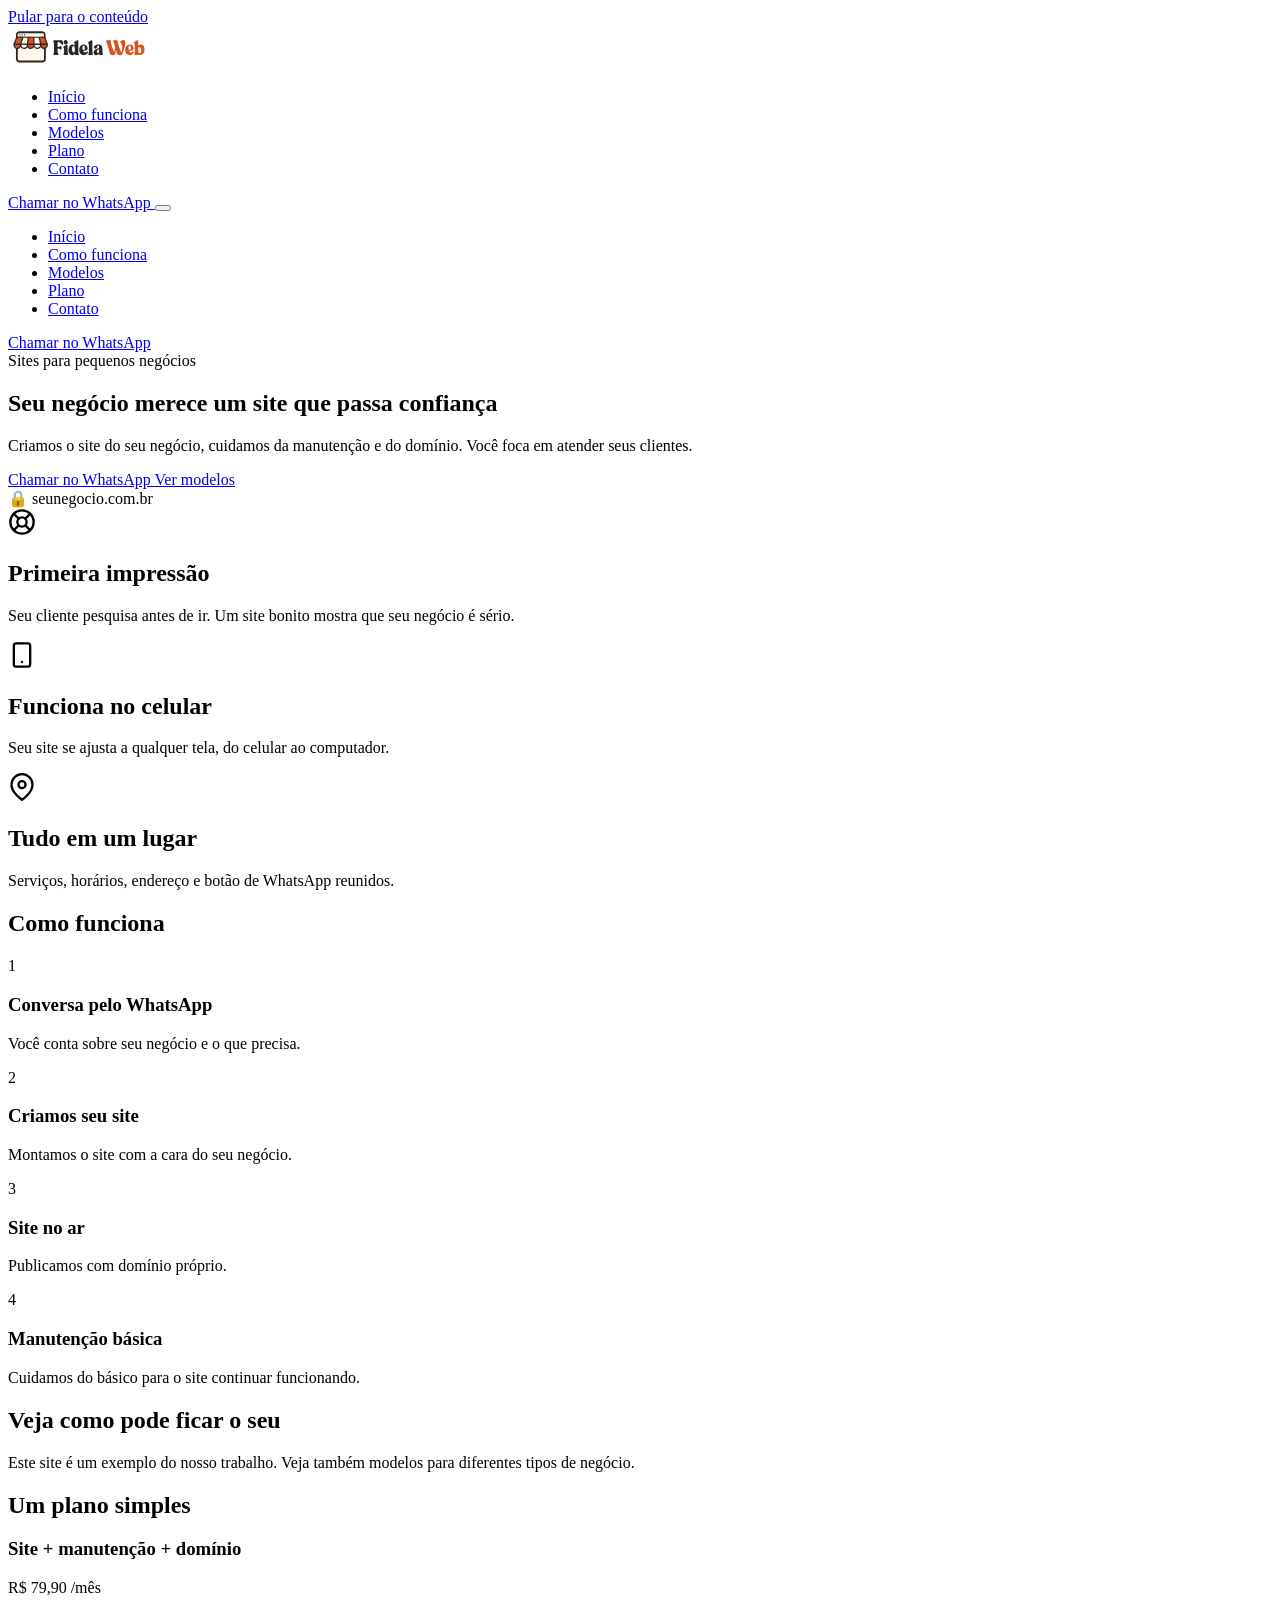
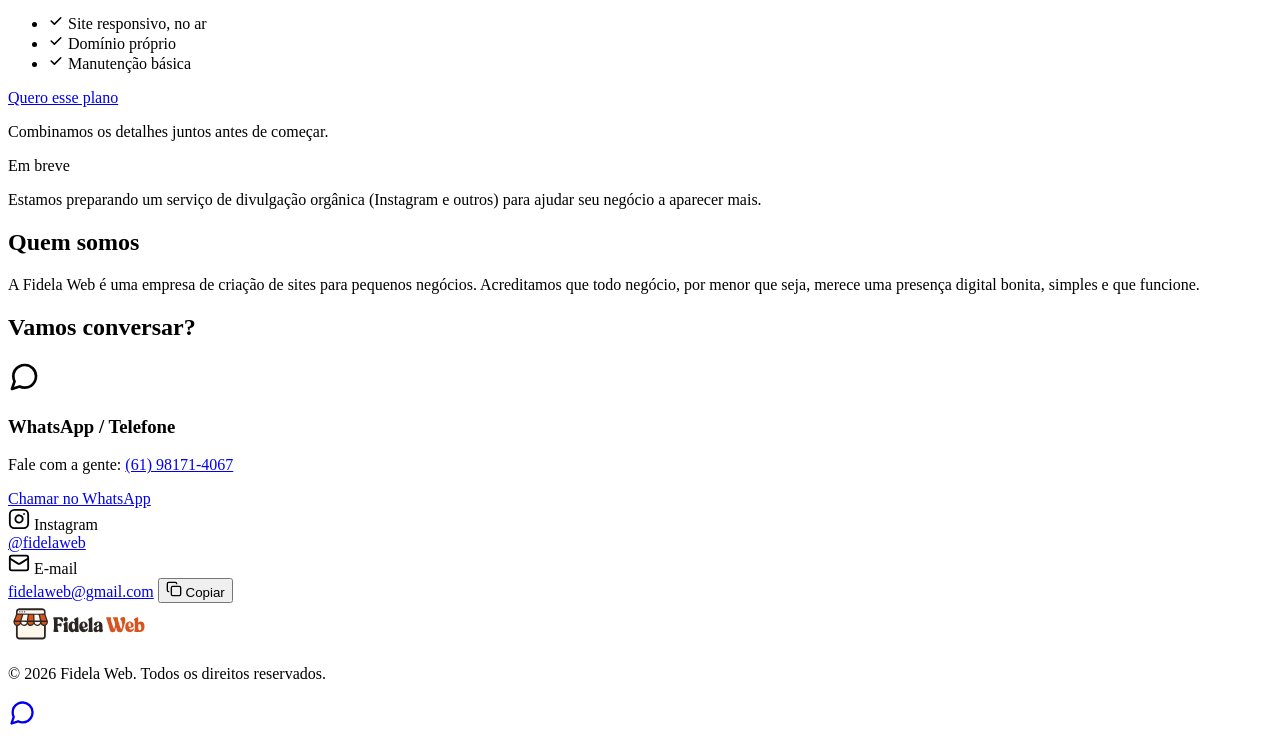
==== index.html @ 926623a6 "Add files via upload" ====
<!DOCTYPE html>
<html lang="pt-BR">

<head>
  <meta charset="UTF-8">
  <meta name="viewport" content="width=device-width, initial-scale=1.0">
  <title>Fidela Web | Sites para pequenos negócios</title>
  <meta name="description"
    content="Criamos o site do seu negócio, cuidamos da manutenção e do domínio. Presença digital simples, bonita e confiável para você focar em seus clientes.">

  <!-- Open Graph -->
  <meta property="og:title" content="Fidela Web | Sites para pequenos negócios">
  <meta property="og:description"
    content="Criamos o site do seu negócio, cuidamos da manutenção e do domínio. Você foca em atender seus clientes.">
  <meta property="og:type" content="website">

  <!-- Favicon e Ícones da Marca -->
  <link rel="icon" type="image/svg+xml" href="fidela-web-icone.svg">
  <link rel="icon" type="image/png" sizes="512x512" href="favicon-512.png">
  <link rel="apple-touch-icon" href="favicon-512.png">
  <meta name="theme-color" content="#FFF6EC">

  <!-- Metadados da Empresa (Schema.org) -->
  <script type="application/ld+json">
  {
    "@context": "https://schema.org",
    "@type": "Organization",
    "name": "Fidela Web",
    "url": "https://fidelaweb.com.br",
    "logo": "fidela-web-logo.png",
    "email": "fidelaweb@gmail.com",
    "telephone": "+5561981714067",
    "contactPoint": {
      "@type": "ContactPoint",
      "telephone": "+5561981714067",
      "contactType": "customer service",
      "availableLanguage": "Portuguese"
    },
    "sameAs": [
      "https://instagram.com/fidelaweb"
    ]
  }
  </script>

  <!-- Google Fonts com display=swap -->
  <link rel="preconnect" href="https://fonts.googleapis.com">
  <link rel="preconnect" href="https://fonts.gstatic.com" crossorigin>
  <link
    href="https://fonts.googleapis.com/css2?family=DM+Sans:ital,opsz,wght@0,9..40,400;0,9..40,500;0,9..40,700;1,9..40,400&family=Fraunces:opsz,wght@9..144,600;9..144,700&display=swap"
    rel="stylesheet">

  <!-- Folha de estilo principal -->
  <link rel="stylesheet" href="css/style.css">
</head>

<body>
  <!-- Link de acessibilidade para pular navegação -->
  <a href="#conteudo" class="skip-link">Pular para o conteúdo</a>

  <!-- Barra sutil de progresso de leitura no topo -->
  <div class="scroll-progress-bar" id="scrollProgressBar" aria-hidden="true"></div>

  <!-- Header Fixo -->
  <header class="site-header" id="siteHeader">
    <div class="container header-container">
      <a href="#inicio" class="brand-logo" aria-label="Fidela Web - Ir para o início">
        <img src="fidela-web-logo.svg" alt="Fidela Web" class="brand-logo-img" width="142" height="42">
      </a>

      <!-- Navegação Desktop -->
      <nav class="main-nav" id="mainNav" aria-label="Navegação principal">
        <ul class="nav-list">
          <li><a href="#inicio" class="nav-link">Início</a></li>
          <li><a href="#como-funciona" class="nav-link">Como funciona</a></li>
          <li><a href="#modelos" class="nav-link">Modelos</a></li>
          <li><a href="#plano" class="nav-link">Plano</a></li>
          <li><a href="#contato" class="nav-link">Contato</a></li>
        </ul>
      </nav>

      <!-- Botão CTA no Header -->
      <div class="header-actions">
        <a href="https://wa.me/5561981714067?text=Ol%C3%A1%21%20Vim%20pelo%20site%20da%20Fidela%20Web%20e%20gostaria%20de%20saber%20mais."
          class="btn btn-primary btn-header js-btn-whatsapp" target="_blank" rel="noopener noreferrer">
          Chamar no WhatsApp
        </a>
        <!-- Botão Menu Hambúrguer (Mobile) -->
        <button type="button" class="menu-toggle" id="menuToggle" aria-expanded="false" aria-controls="mobileMenu"
          aria-label="Abrir menu de navegação">
          <span class="hamburger-line" aria-hidden="true"></span>
          <span class="hamburger-line" aria-hidden="true"></span>
          <span class="hamburger-line" aria-hidden="true"></span>
        </button>
      </div>
    </div>

    <!-- Gaveta de Menu Mobile -->
    <div class="mobile-menu" id="mobileMenu" aria-hidden="true">
      <div class="mobile-menu-inner">
        <ul class="mobile-nav-list">
          <li><a href="#inicio" class="mobile-nav-link">Início</a></li>
          <li><a href="#como-funciona" class="mobile-nav-link">Como funciona</a></li>
          <li><a href="#modelos" class="mobile-nav-link">Modelos</a></li>
          <li><a href="#plano" class="mobile-nav-link">Plano</a></li>
          <li><a href="#contato" class="mobile-nav-link">Contato</a></li>
        </ul>
        <div class="mobile-menu-cta">
          <a href="https://wa.me/5561981714067?text=Ol%C3%A1%21%20Vim%20pelo%20site%20da%20Fidela%20Web%20e%20gostaria%20de%20saber%20mais."
            class="btn btn-primary btn-block js-btn-whatsapp" target="_blank" rel="noopener noreferrer">
            Chamar no WhatsApp
          </a>
        </div>
      </div>
    </div>
  </header>

  <!-- Conteúdo Principal -->
  <main id="conteudo">
    <!-- Seção 1: Hero -->
    <section class="section-hero" id="inicio">
      <!-- Formas orgânicas suaves no fundo (blobs) -->
      <div class="hero-backdrop" aria-hidden="true">
        <div class="blob blob-1" id="heroBlob1"></div>
        <div class="blob blob-2" id="heroBlob2"></div>
      </div>

      <div class="container hero-container">
        <div class="hero-content">
          <div class="hero-badge reveal" style="--delay: 0.1s;">
            <span>Sites para pequenos negócios</span>
          </div>
          <h1 class="hero-title reveal" style="--delay: 0.2s;">
            Seu negócio merece um site que passa confiança
          </h1>
          <p class="hero-subtitle reveal" style="--delay: 0.3s;">
            Criamos o site do seu negócio, cuidamos da manutenção e do domínio. Você foca em atender seus clientes.
          </p>
          <div class="hero-actions reveal" style="--delay: 0.4s;">
            <a href="https://wa.me/5561981714067?text=Ol%C3%A1%21%20Vim%20pelo%20site%20da%20Fidela%20Web%20e%20gostaria%20de%20saber%20mais."
              class="btn btn-primary btn-large js-btn-whatsapp" target="_blank" rel="noopener noreferrer">
              Chamar no WhatsApp
            </a>
            <a href="#modelos" class="btn btn-secondary btn-large">
              Ver modelos
            </a>
          </div>
        </div>

        <!-- Janela de navegador desenhada em CSS/SVG -->
        <div class="hero-visual reveal" style="--delay: 0.35s;">
          <div class="mockup-window" id="mockupWindow" aria-hidden="true">
            <div class="mockup-header">
              <div class="mockup-dots">
                <span class="mockup-dot red"></span>
                <span class="mockup-dot yellow"></span>
                <span class="mockup-dot green"></span>
              </div>
              <div class="mockup-address">
                <span class="mockup-lock">🔒</span>
                <span class="mockup-url">seunegocio.com.br</span>
              </div>
            </div>
            <div class="mockup-body">
              <div class="mockup-site-header">
                <div class="mockup-logo-pill"></div>
                <div class="mockup-nav-pills">
                  <span></span><span></span><span></span>
                </div>
              </div>
              <div class="mockup-hero-block">
                <div class="mockup-pill-sm"></div>
                <div class="mockup-text-lg"></div>
                <div class="mockup-text-md"></div>
                <div class="mockup-btn-pill"></div>
              </div>
              <div class="mockup-cards-row">
                <div class="mockup-card">
                  <div class="mockup-card-icon"></div>
                  <div class="mockup-card-line"></div>
                </div>
                <div class="mockup-card">
                  <div class="mockup-card-icon"></div>
                  <div class="mockup-card-line"></div>
                </div>
              </div>
            </div>
          </div>
        </div>
      </div>
    </section>

    <!-- Seção 2: Por que ter um site -->
    <section class="section section-why" id="por-que-ter-um-site">
      <div class="container">
        <div class="cards-grid cards-grid-3">
          <!-- Card 1 -->
          <article class="card feature-card reveal" style="--delay: 0.1s;">
            <div class="feature-icon" aria-hidden="true">
              <svg viewBox="0 0 24 24" width="28" height="28" fill="none" stroke="currentColor" stroke-width="2"
                stroke-linecap="round" stroke-linejoin="round">
                <circle cx="12" cy="12" r="10" />
                <path d="m4.93 4.93 4.24 4.24" />
                <path d="m14.83 9.17 4.24-4.24" />
                <path d="m14.83 14.83 4.24 4.24" />
                <path d="m9.17 14.83-4.24 4.24" />
                <circle cx="12" cy="12" r="4" />
              </svg>
            </div>
            <h2 class="card-title">Primeira impressão</h2>
            <p class="card-text">
              Seu cliente pesquisa antes de ir. Um site bonito mostra que seu negócio é sério.
            </p>
          </article>

          <!-- Card 2 -->
          <article class="card feature-card reveal" style="--delay: 0.2s;">
            <div class="feature-icon" aria-hidden="true">
              <svg viewBox="0 0 24 24" width="28" height="28" fill="none" stroke="currentColor" stroke-width="2"
                stroke-linecap="round" stroke-linejoin="round">
                <rect width="14" height="20" x="5" y="2" rx="2" ry="2" />
                <path d="M12 18h.01" />
              </svg>
            </div>
            <h2 class="card-title">Funciona no celular</h2>
            <p class="card-text">
              Seu site se ajusta a qualquer tela, do celular ao computador.
            </p>
          </article>

          <!-- Card 3 -->
          <article class="card feature-card reveal" style="--delay: 0.3s;">
            <div class="feature-icon" aria-hidden="true">
              <svg viewBox="0 0 24 24" width="28" height="28" fill="none" stroke="currentColor" stroke-width="2"
                stroke-linecap="round" stroke-linejoin="round">
                <path d="M21 10c0 7-9 13-9 13s-9-6-9-13a9 9 0 0 1 18 0z" />
                <circle cx="12" cy="10" r="3" />
              </svg>
            </div>
            <h2 class="card-title">Tudo em um lugar</h2>
            <p class="card-text">
              Serviços, horários, endereço e botão de WhatsApp reunidos.
            </p>
          </article>
        </div>
      </div>
    </section>

    <!-- Seção 3: Como funciona -->
    <section class="section section-alt section-how" id="como-funciona">
      <div class="container">
        <div class="section-header text-center reveal">
          <h2 class="section-title">Como funciona</h2>
        </div>

        <div class="timeline" id="timeline">
          <div class="timeline-line" id="timelineLine" aria-hidden="true"></div>

          <!-- Passo 1 -->
          <div class="timeline-step reveal" style="--delay: 0.1s;">
            <div class="step-marker" aria-hidden="true">1</div>
            <div class="step-card card">
              <h3 class="step-title">Conversa pelo WhatsApp</h3>
              <p class="step-text">Você conta sobre seu negócio e o que precisa.</p>
            </div>
          </div>

          <!-- Passo 2 -->
          <div class="timeline-step reveal" style="--delay: 0.2s;">
            <div class="step-marker" aria-hidden="true">2</div>
            <div class="step-card card">
              <h3 class="step-title">Criamos seu site</h3>
              <p class="step-text">Montamos o site com a cara do seu negócio.</p>
            </div>
          </div>

          <!-- Passo 3 -->
          <div class="timeline-step reveal" style="--delay: 0.3s;">
            <div class="step-marker" aria-hidden="true">3</div>
            <div class="step-card card">
              <h3 class="step-title">Site no ar</h3>
              <p class="step-text">Publicamos com domínio próprio.</p>
            </div>
          </div>

          <!-- Passo 4 -->
          <div class="timeline-step reveal" style="--delay: 0.4s;">
            <div class="step-marker" aria-hidden="true">4</div>
            <div class="step-card card">
              <h3 class="step-title">Manutenção básica</h3>
              <p class="step-text">Cuidamos do básico para o site continuar funcionando.</p>
            </div>
          </div>
        </div>
      </div>
    </section>

    <!-- Seção 4: Modelos (vitrine) -->
    <section class="section section-showcase" id="modelos">
      <div class="container">
        <div class="section-header text-center reveal">
          <h2 class="section-title">Veja como pode ficar o seu</h2>
          <p class="section-desc">
            Este site é um exemplo do nosso trabalho. Veja também modelos para diferentes tipos de negócio.
          </p>
        </div>

        <!-- Grid de modelos preenchido dinamicamente pelo js/main.js a partir de SITE_CONFIG.modelos -->
        <div class="modelos-grid" id="modelosGrid">
          <noscript>
            <div class="modelo-card card">
              <div class="modelo-preview" aria-hidden="true">
                <div class="modelo-preview-screen">
                  <div class="barber-pole-decor"></div>
                  <div class="modelo-preview-text"></div>
                </div>
              </div>
              <div class="modelo-card-content">
                <div class="modelo-card-header">
                  <h3 class="modelo-card-title">Barbearia</h3>
                  <span class="badge-em-breve">Em breve</span>
                </div>
                <p class="modelo-card-desc">Modelo para barbearias e salões</p>
              </div>
            </div>
            <div class="modelo-card card">
              <div class="modelo-preview" aria-hidden="true">
                <div class="modelo-preview-screen">
                  <div class="store-bag-decor"></div>
                  <div class="modelo-preview-text"></div>
                </div>
              </div>
              <div class="modelo-card-content">
                <div class="modelo-card-header">
                  <h3 class="modelo-card-title">Comércio local</h3>
                  <span class="badge-em-breve">Em breve</span>
                </div>
                <p class="modelo-card-desc">Modelo para pequenas lojas e comércios</p>
              </div>
            </div>
          </noscript>
        </div>
      </div>
    </section>

    <!-- Seção 5: Plano -->
    <section class="section section-alt section-pricing" id="plano">
      <div class="container">
        <div class="section-header text-center reveal">
          <h2 class="section-title">Um plano simples</h2>
        </div>

        <div class="pricing-card-wrapper reveal" style="--delay: 0.15s;">
          <article class="card pricing-card">
            <div class="pricing-card-header">
              <h3 class="pricing-plan-name">Site + manutenção + domínio</h3>

              <div class="pricing-value-area" id="pricingValueArea">
                <div class="pricing-price-display" id="pricingPriceDisplay">
                  <span class="pricing-amount" id="pricingAmount">R$ 79,90</span>
                  <span class="pricing-period" id="pricingPeriod">/mês</span>
                </div>
                <p class="pricing-contact-display" id="pricingContactDisplay" style="display: none;">
                  Fale com a gente para saber o valor
                </p>
              </div>
            </div>

            <ul class="pricing-features">
              <li>
                <span class="feature-check" aria-hidden="true">
                  <svg viewBox="0 0 20 20" width="16" height="16" fill="currentColor">
                    <path fill-rule="evenodd"
                      d="M16.707 5.293a1 1 0 010 1.414l-8 8a1 1 0 01-1.414 0l-4-4a1 1 0 011.414-1.414L8 12.586l7.293-7.293a1 1 0 011.414 0z"
                      clip-rule="evenodd" />
                  </svg>
                </span>
                <span>Site responsivo, no ar</span>
              </li>
              <li>
                <span class="feature-check" aria-hidden="true">
                  <svg viewBox="0 0 20 20" width="16" height="16" fill="currentColor">
                    <path fill-rule="evenodd"
                      d="M16.707 5.293a1 1 0 010 1.414l-8 8a1 1 0 01-1.414 0l-4-4a1 1 0 011.414-1.414L8 12.586l7.293-7.293a1 1 0 011.414 0z"
                      clip-rule="evenodd" />
                  </svg>
                </span>
                <span>Domínio próprio</span>
              </li>
              <li>
                <span class="feature-check" aria-hidden="true">
                  <svg viewBox="0 0 20 20" width="16" height="16" fill="currentColor">
                    <path fill-rule="evenodd"
                      d="M16.707 5.293a1 1 0 010 1.414l-8 8a1 1 0 01-1.414 0l-4-4a1 1 0 011.414-1.414L8 12.586l7.293-7.293a1 1 0 011.414 0z"
                      clip-rule="evenodd" />
                  </svg>
                </span>
                <span>Manutenção básica</span>
              </li>
            </ul>

            <div class="pricing-card-action">
              <a href="https://wa.me/5561981714067?text=Ol%C3%A1%21%20Tenho%20interesse%20no%20plano%20da%20Fidela%20Web."
                class="btn btn-primary btn-block btn-large js-btn-plano" target="_blank" rel="noopener noreferrer">
                Quero esse plano
              </a>
            </div>

            <p class="pricing-note">
              Combinamos os detalhes juntos antes de começar.
            </p>
          </article>
        </div>
      </div>
    </section>

    <!-- Seção 6: Faixa "Em breve" -->
    <section class="section-banner-soon">
      <div class="container">
        <div class="banner-soon-card reveal">
          <div class="banner-badge">Em breve</div>
          <p class="banner-text">
            Estamos preparando um serviço de divulgação orgânica (Instagram e outros) para ajudar seu negócio a aparecer
            mais.
          </p>
        </div>
      </div>
    </section>

    <!-- Seção 7: Quem somos -->
    <section class="section section-about" id="quem-somos">
      <div class="container container-narrow">
        <div class="about-card card reveal">
          <h2 class="section-title">Quem somos</h2>
          <p class="about-text">
            A Fidela Web é uma empresa de criação de sites para pequenos negócios. Acreditamos que todo negócio, por
            menor que seja, merece uma presença digital bonita, simples e que funcione.
          </p>
        </div>
      </div>
    </section>

    <!-- Seção 8: Contato -->
    <section class="section section-alt section-contact" id="contato">
      <div class="container container-narrow">
        <div class="section-header text-center reveal">
          <h2 class="section-title">Vamos conversar?</h2>
        </div>

        <div class="contact-options-grid">
          <!-- Opção 1: WhatsApp (botão grande) -->
          <div class="contact-card card contact-card-main reveal" style="--delay: 0.1s;">
            <div class="contact-card-icon" aria-hidden="true">
              <svg viewBox="0 0 24 24" width="32" height="32" fill="none" stroke="currentColor" stroke-width="2"
                stroke-linecap="round" stroke-linejoin="round">
                <path
                  d="M21 11.5a8.38 8.38 0 0 1-.9 3.8 8.5 8.5 0 0 1-7.6 4.7 8.38 8.38 0 0 1-3.8-.9L3 21l1.9-5.7a8.38 8.38 0 0 1-.9-3.8 8.5 8.5 0 0 1 4.7-7.6 8.38 8.38 0 0 1 3.8-.9h.5a8.48 8.48 0 0 1 8 8v.5z" />
              </svg>
            </div>
            <div class="contact-card-info">
              <h3 class="contact-card-title">WhatsApp / Telefone</h3>
              <p class="contact-card-desc">Fale com a gente: <a href="tel:+5561981714067" class="contact-phone-link"
                  id="contactPhoneLink">(61) 98171-4067</a></p>
            </div>
            <a href="https://wa.me/5561981714067?text=Ol%C3%A1%21%20Vim%20pelo%20site%20da%20Fidela%20Web%20e%20gostaria%20de%20saber%20mais."
              class="btn btn-primary btn-large btn-contact-wa js-btn-whatsapp" target="_blank"
              rel="noopener noreferrer">
              Chamar no WhatsApp
            </a>
          </div>

          <div class="contact-secondary-grid">
            <!-- Opção 2: Instagram -->
            <div class="contact-card card reveal" style="--delay: 0.2s;">
              <div class="contact-card-header-sm">
                <span class="contact-mini-icon" aria-hidden="true">
                  <svg viewBox="0 0 24 24" width="22" height="22" fill="none" stroke="currentColor" stroke-width="2"
                    stroke-linecap="round" stroke-linejoin="round">
                    <rect width="20" height="20" x="2" y="2" rx="5" ry="5" />
                    <path d="M16 11.37A4 4 0 1 1 12.63 8 4 4 0 0 1 16 11.37z" />
                    <line x1="17.5" x2="17.51" y1="6.5" y2="6.5" />
                  </svg>
                </span>
                <span class="contact-type-label">Instagram</span>
              </div>
              <a href="https://instagram.com/fidelaweb" class="contact-link" id="contactInstagramLink" target="_blank"
                rel="noopener noreferrer">
                @fidelaweb
              </a>
            </div>

            <!-- Opção 3: E-mail (somente texto com botão Copiar) -->
            <div class="contact-card card reveal" style="--delay: 0.3s;">
              <div class="contact-card-header-sm">
                <span class="contact-mini-icon" aria-hidden="true">
                  <svg viewBox="0 0 24 24" width="22" height="22" fill="none" stroke="currentColor" stroke-width="2"
                    stroke-linecap="round" stroke-linejoin="round">
                    <rect width="20" height="16" x="2" y="4" rx="2" />
                    <path d="m22 7-8.97 5.7a1.94 1.94 0 0 1-2.06 0L2 7" />
                  </svg>
                </span>
                <span class="contact-type-label">E-mail</span>
              </div>
              <div class="email-copy-box">
                <a href="mailto:fidelaweb@gmail.com" class="email-text email-link"
                  id="contactEmailLink">fidelaweb@gmail.com</a>
                <button type="button" class="btn btn-copy" id="btnCopyEmail" aria-label="Copiar endereço de e-mail">
                  <svg class="icon-copy" viewBox="0 0 24 24" width="16" height="16" fill="none" stroke="currentColor"
                    stroke-width="2" stroke-linecap="round" stroke-linejoin="round" aria-hidden="true">
                    <rect width="14" height="14" x="8" y="8" rx="2" ry="2" />
                    <path d="M4 16c-1.1 0-2-.9-2-2V4c0-1.1.9-2 2-2h10c1.1 0 2 .9 2 2" />
                  </svg>
                  <span class="copy-label-text">Copiar</span>
                </button>
              </div>
              <!-- Mensagem de status acessível para leitores de tela -->
              <div class="sr-only" id="emailCopyFeedback" role="status" aria-live="polite"></div>
            </div>
          </div>
        </div>
      </div>
    </section>
  </main>

  <!-- Rodapé -->
  <footer class="site-footer">
    <div class="container footer-container">
      <div class="footer-brand">
        <a href="#inicio" class="brand-logo" aria-label="Fidela Web - Voltar ao topo">
          <img src="fidela-web-logo.svg" alt="Fidela Web" class="brand-logo-img" width="142" height="42">
        </a>
      </div>
      <div class="footer-copy">
        <p>© <span id="anoAtual">2026</span> Fidela Web. Todos os direitos reservados.</p>
      </div>
    </div>
  </footer>

  <!-- Botão Flutuante de WhatsApp (Mobile) -->
  <a href="https://wa.me/5561981714067?text=Ol%C3%A1%21%20Vim%20pelo%20site%20da%20Fidela%20Web%20e%20gostaria%20de%20saber%20mais."
    class="floating-wa-btn js-btn-whatsapp" id="floatingWaBtn" aria-label="Falar no WhatsApp com a Fidela Web"
    target="_blank" rel="noopener noreferrer">
    <svg viewBox="0 0 24 24" width="28" height="28" fill="none" stroke="currentColor" stroke-width="2"
      stroke-linecap="round" stroke-linejoin="round" aria-hidden="true">
      <path
        d="M21 11.5a8.38 8.38 0 0 1-.9 3.8 8.5 8.5 0 0 1-7.6 4.7 8.38 8.38 0 0 1-3.8-.9L3 21l1.9-5.7a8.38 8.38 0 0 1-.9-3.8 8.5 8.5 0 0 1 4.7-7.6 8.38 8.38 0 0 1 3.8-.9h.5a8.48 8.48 0 0 1 8 8v.5z" />
    </svg>
  </a>

  <!-- Scripts Vanilla (sem type="module", funcionam direto com duplo clique no HTML) -->
  <script src="js/config.js"></script>
  <script src="js/main.js"></script>
</body>

</html>
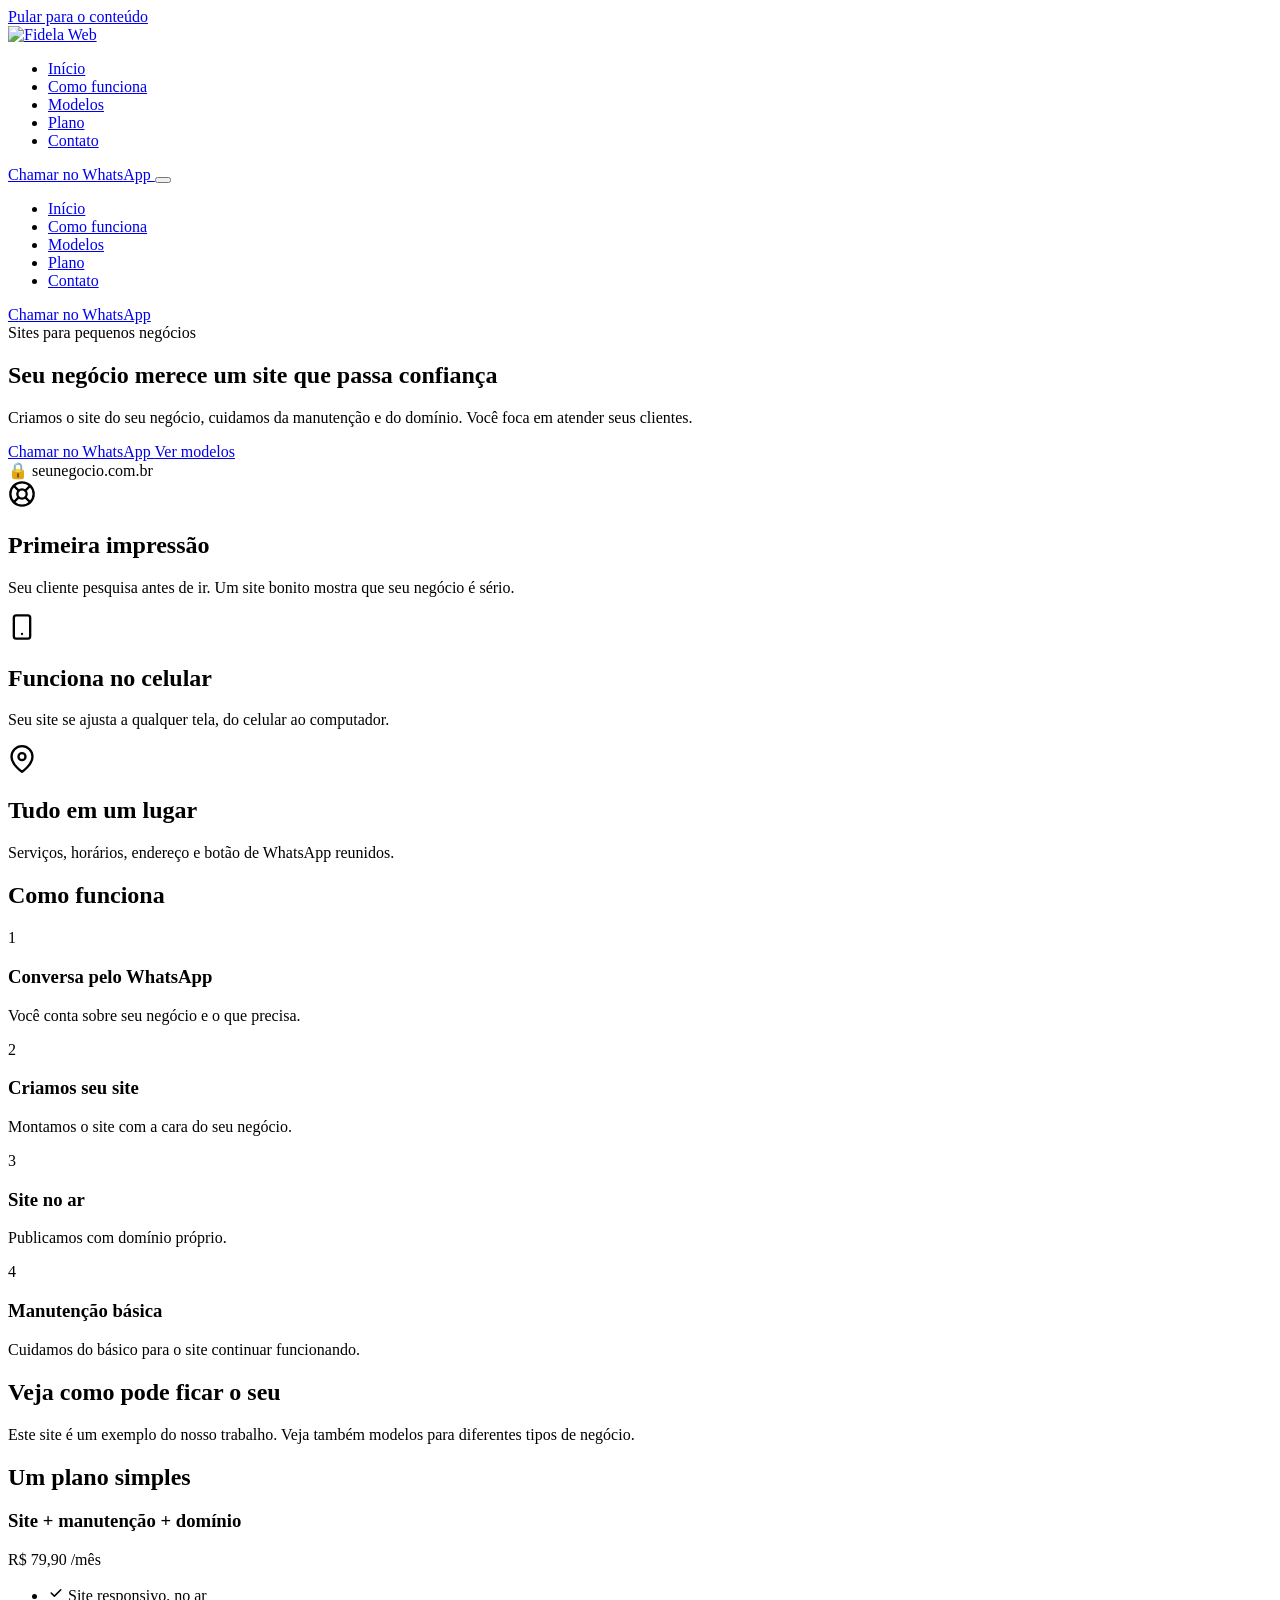
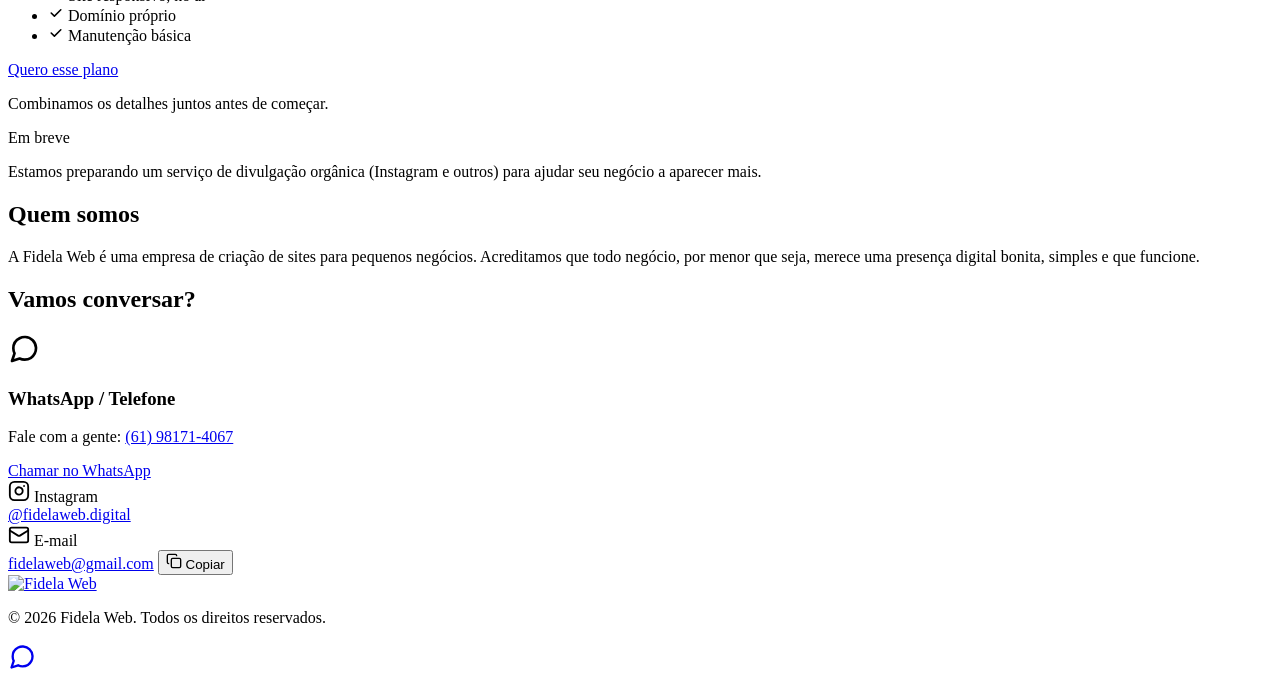
==== commit 202dbad7: "Add files via upload" ====
--- a/index.html
+++ b/index.html
@@ -15,9 +15,9 @@
   <meta property="og:type" content="website">
 
   <!-- Favicon e Ícones da Marca -->
-  <link rel="icon" type="image/svg+xml" href="fidela-web-icone.svg">
-  <link rel="icon" type="image/png" sizes="512x512" href="favicon-512.png">
-  <link rel="apple-touch-icon" href="favicon-512.png">
+  <link rel="icon" type="image/svg+xml" href="Fotos/fidela-web-icone.svg">
+  <link rel="icon" type="image/png" sizes="512x512" href="Fotos/favicon-512.png">
+  <link rel="apple-touch-icon" href="Fotos/favicon-512.png">
   <meta name="theme-color" content="#FFF6EC">
 
   <!-- Metadados da Empresa (Schema.org) -->
@@ -26,8 +26,6 @@
     "@context": "https://schema.org",
     "@type": "Organization",
     "name": "Fidela Web",
-    "url": "https://fidelaweb.com.br",
-    "logo": "fidela-web-logo.png",
     "email": "fidelaweb@gmail.com",
     "telephone": "+5561981714067",
     "contactPoint": {
@@ -37,7 +35,7 @@
       "availableLanguage": "Portuguese"
     },
     "sameAs": [
-      "https://instagram.com/fidelaweb"
+      "https://instagram.com/fidelaweb.digital"
     ]
   }
   </script>
@@ -64,7 +62,7 @@
   <header class="site-header" id="siteHeader">
     <div class="container header-container">
       <a href="#inicio" class="brand-logo" aria-label="Fidela Web - Ir para o início">
-        <img src="fidela-web-logo.svg" alt="Fidela Web" class="brand-logo-img" width="142" height="42">
+        <img src="Fotos/fidela-web-logo.svg" alt="Fidela Web" class="brand-logo-img" width="142" height="42">
       </a>
 
       <!-- Navegação Desktop -->
@@ -140,7 +138,7 @@
               class="btn btn-primary btn-large js-btn-whatsapp" target="_blank" rel="noopener noreferrer">
               Chamar no WhatsApp
             </a>
-            <a href="#modelos" class="btn btn-secondary btn-large">
+            <a href="modelos/index.html" class="btn btn-secondary btn-large">
               Ver modelos
             </a>
           </div>
@@ -307,36 +305,28 @@
         <!-- Grid de modelos preenchido dinamicamente pelo js/main.js a partir de SITE_CONFIG.modelos -->
         <div class="modelos-grid" id="modelosGrid">
           <noscript>
-            <div class="modelo-card card">
-              <div class="modelo-preview" aria-hidden="true">
-                <div class="modelo-preview-screen">
-                  <div class="barber-pole-decor"></div>
-                  <div class="modelo-preview-text"></div>
+            <article class="modelo-card card">
+              <div class="previa-barbearia" aria-hidden="true">
+                <div class="previa-barbearia__barra"><span></span><span></span><span></span></div>
+                <div class="previa-barbearia__corpo">
+                  <div class="previa-barbearia__topo"><div class="previa-barbearia__logo"></div><div class="previa-barbearia__menu"></div></div>
+                  <div class="previa-barbearia__hero">
+                    <div class="previa-barbearia__titulo"></div>
+                    <div class="previa-barbearia__titulo previa-barbearia__titulo--curto"></div>
+                    <div class="previa-barbearia__texto"></div>
+                    <div class="previa-barbearia__botao"></div>
+                  </div>
+                  <div class="previa-barbearia__servicos"><span></span><span></span><span></span></div>
                 </div>
               </div>
               <div class="modelo-card-content">
                 <div class="modelo-card-header">
                   <h3 class="modelo-card-title">Barbearia</h3>
-                  <span class="badge-em-breve">Em breve</span>
                 </div>
-                <p class="modelo-card-desc">Modelo para barbearias e salões</p>
-              </div>
-            </div>
-            <div class="modelo-card card">
-              <div class="modelo-preview" aria-hidden="true">
-                <div class="modelo-preview-screen">
-                  <div class="store-bag-decor"></div>
-                  <div class="modelo-preview-text"></div>
-                </div>
-              </div>
-              <div class="modelo-card-content">
-                <div class="modelo-card-header">
-                  <h3 class="modelo-card-title">Comércio local</h3>
-                  <span class="badge-em-breve">Em breve</span>
-                </div>
-                <p class="modelo-card-desc">Modelo para pequenas lojas e comércios</p>
-              </div>
-            </div>
+                <p class="modelo-card-desc">Modelo para barbearias: serviços, preços, equipe e agendamento pelo WhatsApp.</p>
+                <a class="btn btn-primary btn-ver-modelo" href="modelos/barbearia/index.html">Ver modelo</a>
+              </div>
+            </article>
           </noscript>
         </div>
       </div>
@@ -482,9 +472,9 @@
                 </span>
                 <span class="contact-type-label">Instagram</span>
               </div>
-              <a href="https://instagram.com/fidelaweb" class="contact-link" id="contactInstagramLink" target="_blank"
+              <a href="https://instagram.com/fidelaweb.digital" class="contact-link" id="contactInstagramLink" target="_blank"
                 rel="noopener noreferrer">
-                @fidelaweb
+                @fidelaweb.digital
               </a>
             </div>
 
@@ -526,7 +516,7 @@
     <div class="container footer-container">
       <div class="footer-brand">
         <a href="#inicio" class="brand-logo" aria-label="Fidela Web - Voltar ao topo">
-          <img src="fidela-web-logo.svg" alt="Fidela Web" class="brand-logo-img" width="142" height="42">
+          <img src="Fotos/fidela-web-logo.svg" alt="Fidela Web" class="brand-logo-img" width="142" height="42">
         </a>
       </div>
       <div class="footer-copy">
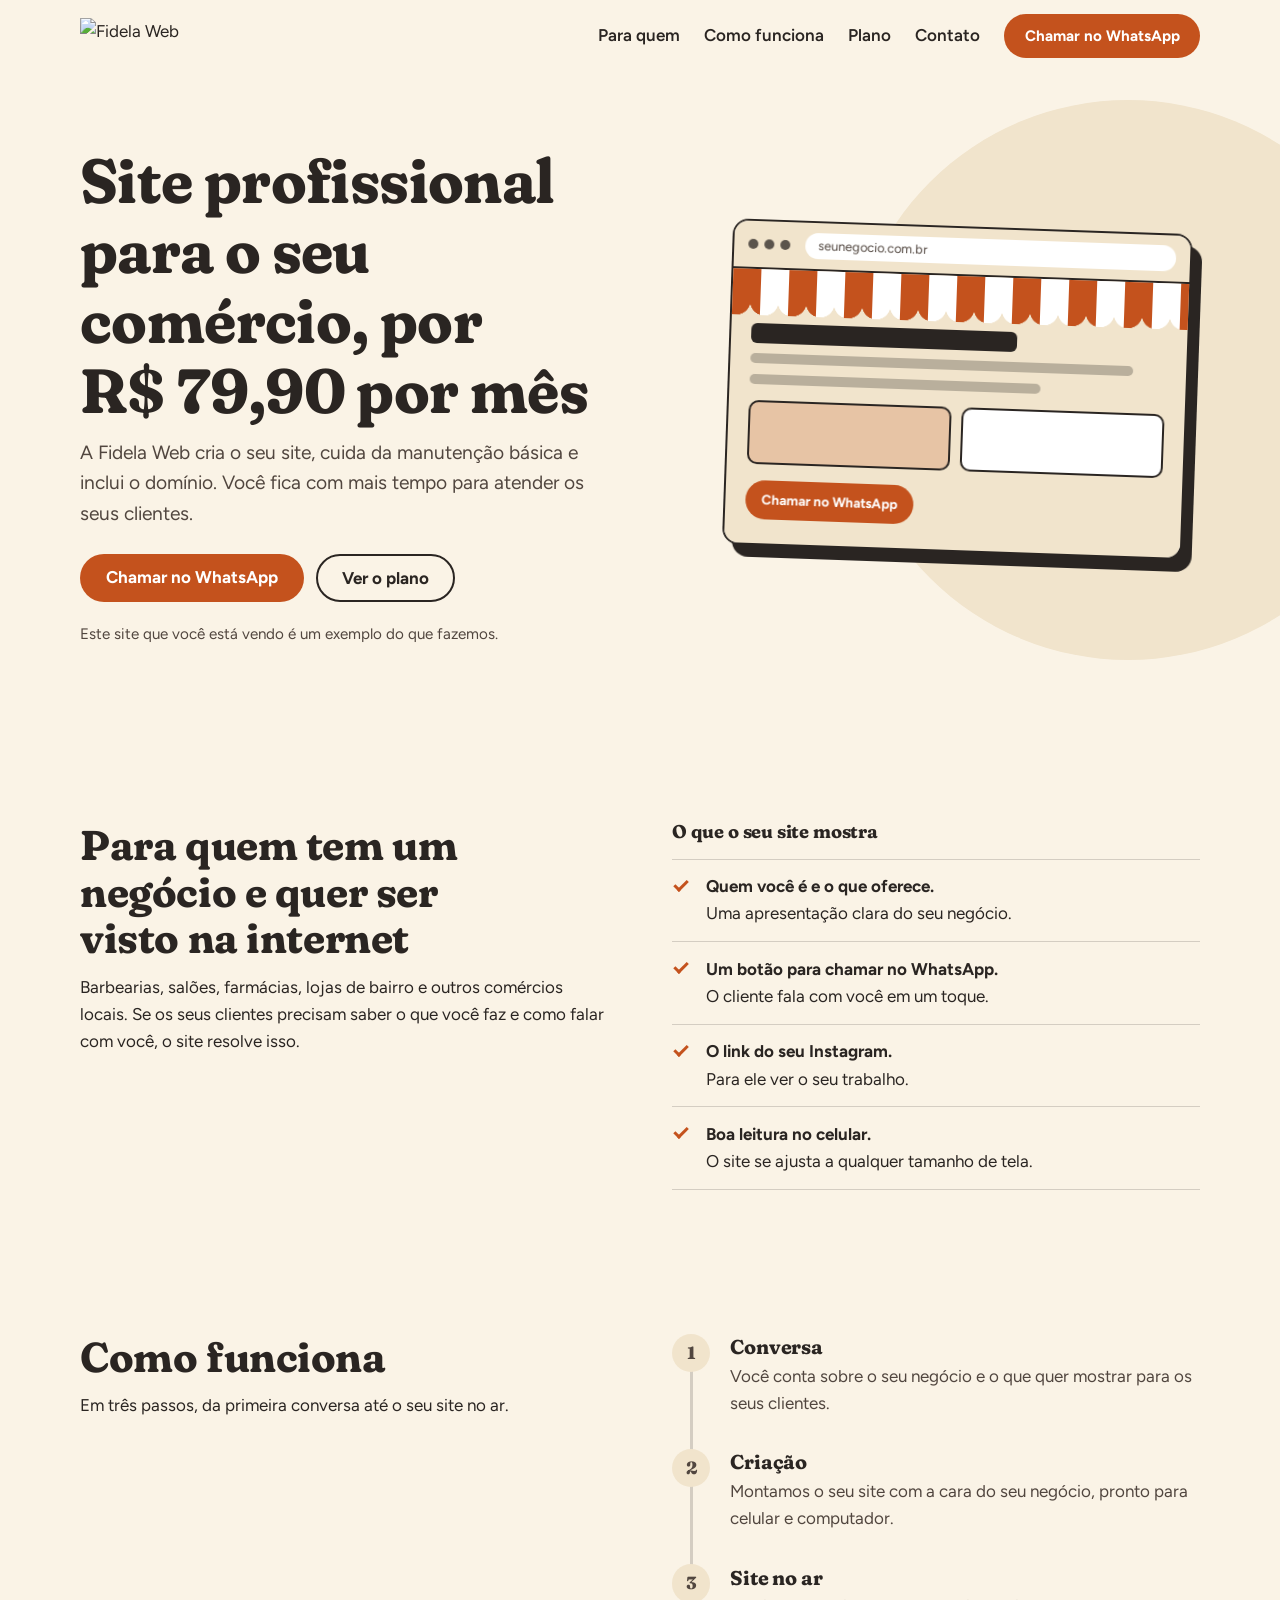
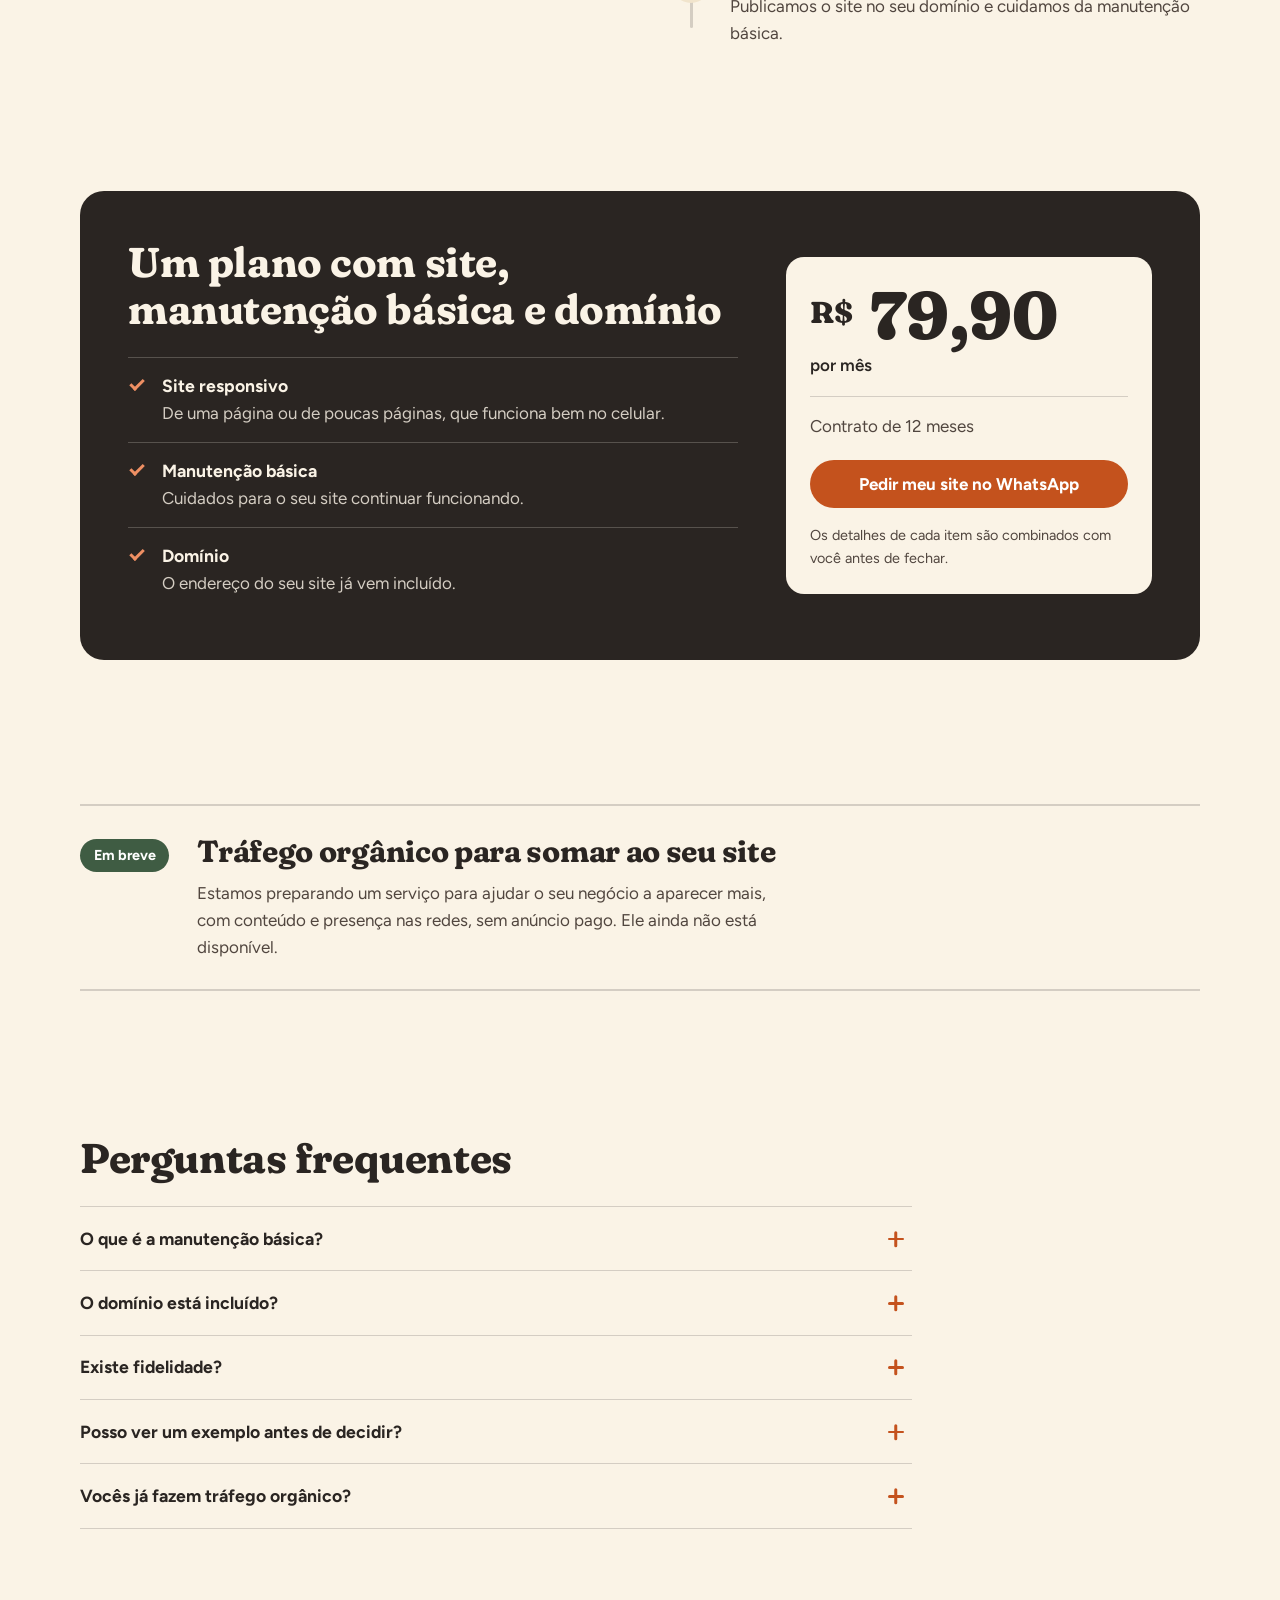
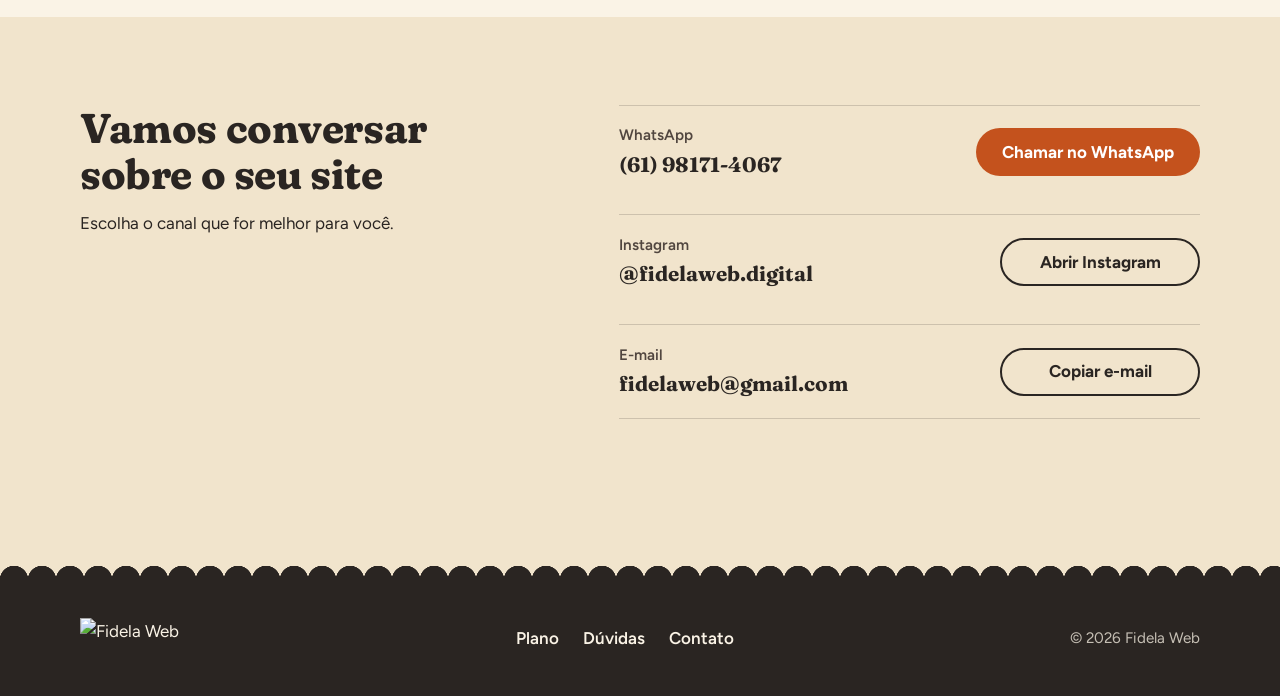
==== commit e5bf7a08: "Add files via upload" ====
--- a/index.html
+++ b/index.html
@@ -1,544 +1,246 @@
 <!DOCTYPE html>
 <html lang="pt-BR">
-
 <head>
-  <meta charset="UTF-8">
-  <meta name="viewport" content="width=device-width, initial-scale=1.0">
-  <title>Fidela Web | Sites para pequenos negócios</title>
-  <meta name="description"
-    content="Criamos o site do seu negócio, cuidamos da manutenção e do domínio. Presença digital simples, bonita e confiável para você focar em seus clientes.">
-
-  <!-- Open Graph -->
-  <meta property="og:title" content="Fidela Web | Sites para pequenos negócios">
-  <meta property="og:description"
-    content="Criamos o site do seu negócio, cuidamos da manutenção e do domínio. Você foca em atender seus clientes.">
-  <meta property="og:type" content="website">
-
-  <!-- Favicon e Ícones da Marca -->
-  <link rel="icon" type="image/svg+xml" href="Fotos/fidela-web-icone.svg">
-  <link rel="icon" type="image/png" sizes="512x512" href="Fotos/favicon-512.png">
-  <link rel="apple-touch-icon" href="Fotos/favicon-512.png">
-  <meta name="theme-color" content="#FFF6EC">
-
-  <!-- Metadados da Empresa (Schema.org) -->
-  <script type="application/ld+json">
-  {
-    "@context": "https://schema.org",
-    "@type": "Organization",
-    "name": "Fidela Web",
-    "email": "fidelaweb@gmail.com",
-    "telephone": "+5561981714067",
-    "contactPoint": {
-      "@type": "ContactPoint",
-      "telephone": "+5561981714067",
-      "contactType": "customer service",
-      "availableLanguage": "Portuguese"
-    },
-    "sameAs": [
-      "https://instagram.com/fidelaweb.digital"
-    ]
-  }
-  </script>
-
-  <!-- Google Fonts com display=swap -->
+  <meta charset="utf-8">
+  <meta name="viewport" content="width=device-width, initial-scale=1">
+  <title>Fidela Web | Site profissional para o seu comércio</title>
+  <meta name="description" content="A Fidela Web cria o site do seu comércio e cuida da manutenção básica, com domínio incluído, por R$ 79,90 por mês.">
+  <meta name="theme-color" content="#FAF3E6">
+  <link rel="icon" href="favicon.ico" sizes="48x48">
+  <link rel="icon" type="image/png" sizes="32x32" href="Assets/favicon-32.png">
+  <link rel="icon" type="image/png" sizes="512x512" href="Assets/favicon-512.png">
+  <link rel="apple-touch-icon" href="Assets/apple-touch-icon.png">
+  <script>document.documentElement.className += " js";</script>
   <link rel="preconnect" href="https://fonts.googleapis.com">
   <link rel="preconnect" href="https://fonts.gstatic.com" crossorigin>
-  <link
-    href="https://fonts.googleapis.com/css2?family=DM+Sans:ital,opsz,wght@0,9..40,400;0,9..40,500;0,9..40,700;1,9..40,400&family=Fraunces:opsz,wght@9..144,600;9..144,700&display=swap"
-    rel="stylesheet">
-
-  <!-- Folha de estilo principal -->
-  <link rel="stylesheet" href="css/style.css">
+  <link href="https://fonts.googleapis.com/css2?family=Fraunces:opsz,wght,SOFT@9..144,500..800,100&family=Figtree:wght@400;500;600;700&display=swap" rel="stylesheet">
+  <link rel="stylesheet" href="styles.css">
 </head>
-
 <body>
-  <!-- Link de acessibilidade para pular navegação -->
-  <a href="#conteudo" class="skip-link">Pular para o conteúdo</a>
-
-  <!-- Barra sutil de progresso de leitura no topo -->
-  <div class="scroll-progress-bar" id="scrollProgressBar" aria-hidden="true"></div>
-
-  <!-- Header Fixo -->
-  <header class="site-header" id="siteHeader">
-    <div class="container header-container">
-      <a href="#inicio" class="brand-logo" aria-label="Fidela Web - Ir para o início">
-        <img src="Fotos/fidela-web-logo.svg" alt="Fidela Web" class="brand-logo-img" width="142" height="42">
+  <div class="progress" aria-hidden="true"><span></span></div>
+  <a class="skip" href="#conteudo">Ir para o conteúdo</a>
+
+  <header class="header" data-header>
+    <div class="wrap header-in">
+      <a class="brand" href="#topo" aria-label="Fidela Web, voltar ao início">
+        <img class="brand-img" src="Assets/fidela-web-logo.svg" alt="Fidela Web">
       </a>
 
-      <!-- Navegação Desktop -->
-      <nav class="main-nav" id="mainNav" aria-label="Navegação principal">
-        <ul class="nav-list">
-          <li><a href="#inicio" class="nav-link">Início</a></li>
-          <li><a href="#como-funciona" class="nav-link">Como funciona</a></li>
-          <li><a href="#modelos" class="nav-link">Modelos</a></li>
-          <li><a href="#plano" class="nav-link">Plano</a></li>
-          <li><a href="#contato" class="nav-link">Contato</a></li>
+      <button class="menu-toggle" type="button" aria-expanded="false" aria-controls="menu" aria-label="Abrir menu">
+        <span class="menu-bars" aria-hidden="true"></span>
+      </button>
+
+      <nav class="nav" id="menu" aria-label="Principal">
+        <ul>
+          <li><a href="#para-quem">Para quem</a></li>
+          <li><a href="#como-funciona">Como funciona</a></li>
+          <li><a href="#plano">Plano</a></li>
+          <li><a href="#contato">Contato</a></li>
         </ul>
+        <a class="btn btn-primary btn-sm nav-cta" href="#contato" data-wa>Chamar no WhatsApp</a>
       </nav>
-
-      <!-- Botão CTA no Header -->
-      <div class="header-actions">
-        <a href="https://wa.me/5561981714067?text=Ol%C3%A1%21%20Vim%20pelo%20site%20da%20Fidela%20Web%20e%20gostaria%20de%20saber%20mais."
-          class="btn btn-primary btn-header js-btn-whatsapp" target="_blank" rel="noopener noreferrer">
-          Chamar no WhatsApp
-        </a>
-        <!-- Botão Menu Hambúrguer (Mobile) -->
-        <button type="button" class="menu-toggle" id="menuToggle" aria-expanded="false" aria-controls="mobileMenu"
-          aria-label="Abrir menu de navegação">
-          <span class="hamburger-line" aria-hidden="true"></span>
-          <span class="hamburger-line" aria-hidden="true"></span>
-          <span class="hamburger-line" aria-hidden="true"></span>
-        </button>
-      </div>
-    </div>
-
-    <!-- Gaveta de Menu Mobile -->
-    <div class="mobile-menu" id="mobileMenu" aria-hidden="true">
-      <div class="mobile-menu-inner">
-        <ul class="mobile-nav-list">
-          <li><a href="#inicio" class="mobile-nav-link">Início</a></li>
-          <li><a href="#como-funciona" class="mobile-nav-link">Como funciona</a></li>
-          <li><a href="#modelos" class="mobile-nav-link">Modelos</a></li>
-          <li><a href="#plano" class="mobile-nav-link">Plano</a></li>
-          <li><a href="#contato" class="mobile-nav-link">Contato</a></li>
-        </ul>
-        <div class="mobile-menu-cta">
-          <a href="https://wa.me/5561981714067?text=Ol%C3%A1%21%20Vim%20pelo%20site%20da%20Fidela%20Web%20e%20gostaria%20de%20saber%20mais."
-            class="btn btn-primary btn-block js-btn-whatsapp" target="_blank" rel="noopener noreferrer">
-            Chamar no WhatsApp
-          </a>
-        </div>
-      </div>
     </div>
   </header>
 
-  <!-- Conteúdo Principal -->
   <main id="conteudo">
-    <!-- Seção 1: Hero -->
-    <section class="section-hero" id="inicio">
-      <!-- Formas orgânicas suaves no fundo (blobs) -->
-      <div class="hero-backdrop" aria-hidden="true">
-        <div class="blob blob-1" id="heroBlob1"></div>
-        <div class="blob blob-2" id="heroBlob2"></div>
-      </div>
-
-      <div class="container hero-container">
-        <div class="hero-content">
-          <div class="hero-badge reveal" style="--delay: 0.1s;">
-            <span>Sites para pequenos negócios</span>
-          </div>
-          <h1 class="hero-title reveal" style="--delay: 0.2s;">
-            Seu negócio merece um site que passa confiança
-          </h1>
-          <p class="hero-subtitle reveal" style="--delay: 0.3s;">
-            Criamos o site do seu negócio, cuidamos da manutenção e do domínio. Você foca em atender seus clientes.
-          </p>
-          <div class="hero-actions reveal" style="--delay: 0.4s;">
-            <a href="https://wa.me/5561981714067?text=Ol%C3%A1%21%20Vim%20pelo%20site%20da%20Fidela%20Web%20e%20gostaria%20de%20saber%20mais."
-              class="btn btn-primary btn-large js-btn-whatsapp" target="_blank" rel="noopener noreferrer">
-              Chamar no WhatsApp
-            </a>
-            <a href="modelos/index.html" class="btn btn-secondary btn-large">
-              Ver modelos
-            </a>
-          </div>
-        </div>
-
-        <!-- Janela de navegador desenhada em CSS/SVG -->
-        <div class="hero-visual reveal" style="--delay: 0.35s;">
-          <div class="mockup-window" id="mockupWindow" aria-hidden="true">
-            <div class="mockup-header">
-              <div class="mockup-dots">
-                <span class="mockup-dot red"></span>
-                <span class="mockup-dot yellow"></span>
-                <span class="mockup-dot green"></span>
-              </div>
-              <div class="mockup-address">
-                <span class="mockup-lock">🔒</span>
-                <span class="mockup-url">seunegocio.com.br</span>
-              </div>
-            </div>
-            <div class="mockup-body">
-              <div class="mockup-site-header">
-                <div class="mockup-logo-pill"></div>
-                <div class="mockup-nav-pills">
-                  <span></span><span></span><span></span>
-                </div>
-              </div>
-              <div class="mockup-hero-block">
-                <div class="mockup-pill-sm"></div>
-                <div class="mockup-text-lg"></div>
-                <div class="mockup-text-md"></div>
-                <div class="mockup-btn-pill"></div>
-              </div>
-              <div class="mockup-cards-row">
-                <div class="mockup-card">
-                  <div class="mockup-card-icon"></div>
-                  <div class="mockup-card-line"></div>
-                </div>
-                <div class="mockup-card">
-                  <div class="mockup-card-icon"></div>
-                  <div class="mockup-card-line"></div>
-                </div>
-              </div>
-            </div>
-          </div>
-        </div>
-      </div>
-    </section>
-
-    <!-- Seção 2: Por que ter um site -->
-    <section class="section section-why" id="por-que-ter-um-site">
-      <div class="container">
-        <div class="cards-grid cards-grid-3">
-          <!-- Card 1 -->
-          <article class="card feature-card reveal" style="--delay: 0.1s;">
-            <div class="feature-icon" aria-hidden="true">
-              <svg viewBox="0 0 24 24" width="28" height="28" fill="none" stroke="currentColor" stroke-width="2"
-                stroke-linecap="round" stroke-linejoin="round">
-                <circle cx="12" cy="12" r="10" />
-                <path d="m4.93 4.93 4.24 4.24" />
-                <path d="m14.83 9.17 4.24-4.24" />
-                <path d="m14.83 14.83 4.24 4.24" />
-                <path d="m9.17 14.83-4.24 4.24" />
-                <circle cx="12" cy="12" r="4" />
-              </svg>
-            </div>
-            <h2 class="card-title">Primeira impressão</h2>
-            <p class="card-text">
-              Seu cliente pesquisa antes de ir. Um site bonito mostra que seu negócio é sério.
-            </p>
-          </article>
-
-          <!-- Card 2 -->
-          <article class="card feature-card reveal" style="--delay: 0.2s;">
-            <div class="feature-icon" aria-hidden="true">
-              <svg viewBox="0 0 24 24" width="28" height="28" fill="none" stroke="currentColor" stroke-width="2"
-                stroke-linecap="round" stroke-linejoin="round">
-                <rect width="14" height="20" x="5" y="2" rx="2" ry="2" />
-                <path d="M12 18h.01" />
-              </svg>
-            </div>
-            <h2 class="card-title">Funciona no celular</h2>
-            <p class="card-text">
-              Seu site se ajusta a qualquer tela, do celular ao computador.
-            </p>
-          </article>
-
-          <!-- Card 3 -->
-          <article class="card feature-card reveal" style="--delay: 0.3s;">
-            <div class="feature-icon" aria-hidden="true">
-              <svg viewBox="0 0 24 24" width="28" height="28" fill="none" stroke="currentColor" stroke-width="2"
-                stroke-linecap="round" stroke-linejoin="round">
-                <path d="M21 10c0 7-9 13-9 13s-9-6-9-13a9 9 0 0 1 18 0z" />
-                <circle cx="12" cy="10" r="3" />
-              </svg>
-            </div>
-            <h2 class="card-title">Tudo em um lugar</h2>
-            <p class="card-text">
-              Serviços, horários, endereço e botão de WhatsApp reunidos.
-            </p>
-          </article>
-        </div>
-      </div>
-    </section>
-
-    <!-- Seção 3: Como funciona -->
-    <section class="section section-alt section-how" id="como-funciona">
-      <div class="container">
-        <div class="section-header text-center reveal">
-          <h2 class="section-title">Como funciona</h2>
-        </div>
-
-        <div class="timeline" id="timeline">
-          <div class="timeline-line" id="timelineLine" aria-hidden="true"></div>
-
-          <!-- Passo 1 -->
-          <div class="timeline-step reveal" style="--delay: 0.1s;">
-            <div class="step-marker" aria-hidden="true">1</div>
-            <div class="step-card card">
-              <h3 class="step-title">Conversa pelo WhatsApp</h3>
-              <p class="step-text">Você conta sobre seu negócio e o que precisa.</p>
-            </div>
-          </div>
-
-          <!-- Passo 2 -->
-          <div class="timeline-step reveal" style="--delay: 0.2s;">
-            <div class="step-marker" aria-hidden="true">2</div>
-            <div class="step-card card">
-              <h3 class="step-title">Criamos seu site</h3>
-              <p class="step-text">Montamos o site com a cara do seu negócio.</p>
-            </div>
-          </div>
-
-          <!-- Passo 3 -->
-          <div class="timeline-step reveal" style="--delay: 0.3s;">
-            <div class="step-marker" aria-hidden="true">3</div>
-            <div class="step-card card">
-              <h3 class="step-title">Site no ar</h3>
-              <p class="step-text">Publicamos com domínio próprio.</p>
-            </div>
-          </div>
-
-          <!-- Passo 4 -->
-          <div class="timeline-step reveal" style="--delay: 0.4s;">
-            <div class="step-marker" aria-hidden="true">4</div>
-            <div class="step-card card">
-              <h3 class="step-title">Manutenção básica</h3>
-              <p class="step-text">Cuidamos do básico para o site continuar funcionando.</p>
-            </div>
-          </div>
-        </div>
-      </div>
-    </section>
-
-    <!-- Seção 4: Modelos (vitrine) -->
-    <section class="section section-showcase" id="modelos">
-      <div class="container">
-        <div class="section-header text-center reveal">
-          <h2 class="section-title">Veja como pode ficar o seu</h2>
-          <p class="section-desc">
-            Este site é um exemplo do nosso trabalho. Veja também modelos para diferentes tipos de negócio.
-          </p>
-        </div>
-
-        <!-- Grid de modelos preenchido dinamicamente pelo js/main.js a partir de SITE_CONFIG.modelos -->
-        <div class="modelos-grid" id="modelosGrid">
-          <noscript>
-            <article class="modelo-card card">
-              <div class="previa-barbearia" aria-hidden="true">
-                <div class="previa-barbearia__barra"><span></span><span></span><span></span></div>
-                <div class="previa-barbearia__corpo">
-                  <div class="previa-barbearia__topo"><div class="previa-barbearia__logo"></div><div class="previa-barbearia__menu"></div></div>
-                  <div class="previa-barbearia__hero">
-                    <div class="previa-barbearia__titulo"></div>
-                    <div class="previa-barbearia__titulo previa-barbearia__titulo--curto"></div>
-                    <div class="previa-barbearia__texto"></div>
-                    <div class="previa-barbearia__botao"></div>
-                  </div>
-                  <div class="previa-barbearia__servicos"><span></span><span></span><span></span></div>
-                </div>
-              </div>
-              <div class="modelo-card-content">
-                <div class="modelo-card-header">
-                  <h3 class="modelo-card-title">Barbearia</h3>
-                </div>
-                <p class="modelo-card-desc">Modelo para barbearias: serviços, preços, equipe e agendamento pelo WhatsApp.</p>
-                <a class="btn btn-primary btn-ver-modelo" href="modelos/barbearia/index.html">Ver modelo</a>
-              </div>
-            </article>
-          </noscript>
-        </div>
-      </div>
-    </section>
-
-    <!-- Seção 5: Plano -->
-    <section class="section section-alt section-pricing" id="plano">
-      <div class="container">
-        <div class="section-header text-center reveal">
-          <h2 class="section-title">Um plano simples</h2>
-        </div>
-
-        <div class="pricing-card-wrapper reveal" style="--delay: 0.15s;">
-          <article class="card pricing-card">
-            <div class="pricing-card-header">
-              <h3 class="pricing-plan-name">Site + manutenção + domínio</h3>
-
-              <div class="pricing-value-area" id="pricingValueArea">
-                <div class="pricing-price-display" id="pricingPriceDisplay">
-                  <span class="pricing-amount" id="pricingAmount">R$ 79,90</span>
-                  <span class="pricing-period" id="pricingPeriod">/mês</span>
-                </div>
-                <p class="pricing-contact-display" id="pricingContactDisplay" style="display: none;">
-                  Fale com a gente para saber o valor
-                </p>
-              </div>
-            </div>
-
-            <ul class="pricing-features">
-              <li>
-                <span class="feature-check" aria-hidden="true">
-                  <svg viewBox="0 0 20 20" width="16" height="16" fill="currentColor">
-                    <path fill-rule="evenodd"
-                      d="M16.707 5.293a1 1 0 010 1.414l-8 8a1 1 0 01-1.414 0l-4-4a1 1 0 011.414-1.414L8 12.586l7.293-7.293a1 1 0 011.414 0z"
-                      clip-rule="evenodd" />
-                  </svg>
-                </span>
-                <span>Site responsivo, no ar</span>
-              </li>
-              <li>
-                <span class="feature-check" aria-hidden="true">
-                  <svg viewBox="0 0 20 20" width="16" height="16" fill="currentColor">
-                    <path fill-rule="evenodd"
-                      d="M16.707 5.293a1 1 0 010 1.414l-8 8a1 1 0 01-1.414 0l-4-4a1 1 0 011.414-1.414L8 12.586l7.293-7.293a1 1 0 011.414 0z"
-                      clip-rule="evenodd" />
-                  </svg>
-                </span>
-                <span>Domínio próprio</span>
-              </li>
-              <li>
-                <span class="feature-check" aria-hidden="true">
-                  <svg viewBox="0 0 20 20" width="16" height="16" fill="currentColor">
-                    <path fill-rule="evenodd"
-                      d="M16.707 5.293a1 1 0 010 1.414l-8 8a1 1 0 01-1.414 0l-4-4a1 1 0 011.414-1.414L8 12.586l7.293-7.293a1 1 0 011.414 0z"
-                      clip-rule="evenodd" />
-                  </svg>
-                </span>
-                <span>Manutenção básica</span>
-              </li>
+    <!-- HERO -->
+    <section class="hero" id="topo">
+      <div class="hero-blob" aria-hidden="true"></div>
+      <div class="wrap hero-in">
+        <div class="hero-text">
+          <h1>Site profissional para o seu comércio, por R$&nbsp;79,90 por mês</h1>
+          <p class="lead">A Fidela Web cria o seu site, cuida da manutenção básica e inclui o domínio. Você fica com mais tempo para atender os seus clientes.</p>
+          <div class="cta-row">
+            <a class="btn btn-primary" href="#contato" data-wa>Chamar no WhatsApp</a>
+            <a class="btn btn-ghost" href="#plano">Ver o plano</a>
+          </div>
+          <p class="hero-note">Este site que você está vendo é um exemplo do que fazemos.</p>
+        </div>
+
+        <div class="hero-visual" aria-hidden="true">
+          <div class="mock">
+            <div class="mock-bar">
+              <i></i><i></i><i></i>
+              <span class="mock-url">seunegocio.com.br</span>
+            </div>
+            <div class="awning-wrap"><div class="awning"></div></div>
+            <div class="mock-body">
+              <div class="mock-title"></div>
+              <div class="mock-line l1"></div>
+              <div class="mock-line l2"></div>
+              <div class="mock-tiles"><span></span><span></span></div>
+              <div class="mock-btn">Chamar no WhatsApp</div>
+            </div>
+          </div>
+        </div>
+      </div>
+    </section>
+
+    <!-- PARA QUEM -->
+    <section class="section" id="para-quem">
+      <div class="wrap split split-sticky">
+        <div>
+          <h2 class="reveal">Para quem tem um negócio e quer ser visto na internet</h2>
+          <p class="measure reveal">Barbearias, salões, farmácias, lojas de bairro e outros comércios locais. Se os seus clientes precisam saber o que você faz e como falar com você, o site resolve isso.</p>
+        </div>
+        <div>
+          <h3 class="list-title reveal">O que o seu site mostra</h3>
+          <ul class="ticks reveal-stagger">
+            <li><strong>Quem você é e o que oferece.</strong> Uma apresentação clara do seu negócio.</li>
+            <li><strong>Um botão para chamar no WhatsApp.</strong> O cliente fala com você em um toque.</li>
+            <li><strong>O link do seu Instagram.</strong> Para ele ver o seu trabalho.</li>
+            <li><strong>Boa leitura no celular.</strong> O site se ajusta a qualquer tamanho de tela.</li>
+          </ul>
+        </div>
+      </div>
+    </section>
+
+    <!-- COMO FUNCIONA -->
+    <section class="section section-tight" id="como-funciona">
+      <div class="wrap split split-sticky">
+        <div class="reveal">
+          <h2>Como funciona</h2>
+          <p class="measure">Em três passos, da primeira conversa até o seu site no ar.</p>
+        </div>
+        <ol class="steps reveal-stagger">
+          <li>
+            <span class="num" aria-hidden="true">1</span>
+            <div>
+              <h3>Conversa</h3>
+              <p>Você conta sobre o seu negócio e o que quer mostrar para os seus clientes.</p>
+            </div>
+          </li>
+          <li>
+            <span class="num" aria-hidden="true">2</span>
+            <div>
+              <h3>Criação</h3>
+              <p>Montamos o seu site com a cara do seu negócio, pronto para celular e computador.</p>
+            </div>
+          </li>
+          <li>
+            <span class="num" aria-hidden="true">3</span>
+            <div>
+              <h3>Site no ar</h3>
+              <p>Publicamos o site no seu domínio e cuidamos da manutenção básica.</p>
+            </div>
+          </li>
+        </ol>
+      </div>
+    </section>
+
+    <!-- PLANO -->
+    <section class="section" id="plano">
+      <div class="wrap">
+        <div class="plan">
+          <div class="plan-info reveal">
+            <h2>Um plano com site, manutenção básica e domínio</h2>
+            <ul class="includes">
+              <li><strong>Site responsivo</strong><span>De uma página ou de poucas páginas, que funciona bem no celular.</span></li>
+              <li><strong>Manutenção básica</strong><span>Cuidados para o seu site continuar funcionando.</span></li>
+              <li><strong>Domínio</strong><span>O endereço do seu site já vem incluído.</span></li>
             </ul>
-
-            <div class="pricing-card-action">
-              <a href="https://wa.me/5561981714067?text=Ol%C3%A1%21%20Tenho%20interesse%20no%20plano%20da%20Fidela%20Web."
-                class="btn btn-primary btn-block btn-large js-btn-plano" target="_blank" rel="noopener noreferrer">
-                Quero esse plano
-              </a>
-            </div>
-
-            <p class="pricing-note">
-              Combinamos os detalhes juntos antes de começar.
-            </p>
-          </article>
-        </div>
-      </div>
-    </section>
-
-    <!-- Seção 6: Faixa "Em breve" -->
-    <section class="section-banner-soon">
-      <div class="container">
-        <div class="banner-soon-card reveal">
-          <div class="banner-badge">Em breve</div>
-          <p class="banner-text">
-            Estamos preparando um serviço de divulgação orgânica (Instagram e outros) para ajudar seu negócio a aparecer
-            mais.
-          </p>
-        </div>
-      </div>
-    </section>
-
-    <!-- Seção 7: Quem somos -->
-    <section class="section section-about" id="quem-somos">
-      <div class="container container-narrow">
-        <div class="about-card card reveal">
-          <h2 class="section-title">Quem somos</h2>
-          <p class="about-text">
-            A Fidela Web é uma empresa de criação de sites para pequenos negócios. Acreditamos que todo negócio, por
-            menor que seja, merece uma presença digital bonita, simples e que funcione.
-          </p>
-        </div>
-      </div>
-    </section>
-
-    <!-- Seção 8: Contato -->
-    <section class="section section-alt section-contact" id="contato">
-      <div class="container container-narrow">
-        <div class="section-header text-center reveal">
-          <h2 class="section-title">Vamos conversar?</h2>
-        </div>
-
-        <div class="contact-options-grid">
-          <!-- Opção 1: WhatsApp (botão grande) -->
-          <div class="contact-card card contact-card-main reveal" style="--delay: 0.1s;">
-            <div class="contact-card-icon" aria-hidden="true">
-              <svg viewBox="0 0 24 24" width="32" height="32" fill="none" stroke="currentColor" stroke-width="2"
-                stroke-linecap="round" stroke-linejoin="round">
-                <path
-                  d="M21 11.5a8.38 8.38 0 0 1-.9 3.8 8.5 8.5 0 0 1-7.6 4.7 8.38 8.38 0 0 1-3.8-.9L3 21l1.9-5.7a8.38 8.38 0 0 1-.9-3.8 8.5 8.5 0 0 1 4.7-7.6 8.38 8.38 0 0 1 3.8-.9h.5a8.48 8.48 0 0 1 8 8v.5z" />
-              </svg>
-            </div>
-            <div class="contact-card-info">
-              <h3 class="contact-card-title">WhatsApp / Telefone</h3>
-              <p class="contact-card-desc">Fale com a gente: <a href="tel:+5561981714067" class="contact-phone-link"
-                  id="contactPhoneLink">(61) 98171-4067</a></p>
-            </div>
-            <a href="https://wa.me/5561981714067?text=Ol%C3%A1%21%20Vim%20pelo%20site%20da%20Fidela%20Web%20e%20gostaria%20de%20saber%20mais."
-              class="btn btn-primary btn-large btn-contact-wa js-btn-whatsapp" target="_blank"
-              rel="noopener noreferrer">
-              Chamar no WhatsApp
-            </a>
-          </div>
-
-          <div class="contact-secondary-grid">
-            <!-- Opção 2: Instagram -->
-            <div class="contact-card card reveal" style="--delay: 0.2s;">
-              <div class="contact-card-header-sm">
-                <span class="contact-mini-icon" aria-hidden="true">
-                  <svg viewBox="0 0 24 24" width="22" height="22" fill="none" stroke="currentColor" stroke-width="2"
-                    stroke-linecap="round" stroke-linejoin="round">
-                    <rect width="20" height="20" x="2" y="2" rx="5" ry="5" />
-                    <path d="M16 11.37A4 4 0 1 1 12.63 8 4 4 0 0 1 16 11.37z" />
-                    <line x1="17.5" x2="17.51" y1="6.5" y2="6.5" />
-                  </svg>
-                </span>
-                <span class="contact-type-label">Instagram</span>
-              </div>
-              <a href="https://instagram.com/fidelaweb.digital" class="contact-link" id="contactInstagramLink" target="_blank"
-                rel="noopener noreferrer">
-                @fidelaweb.digital
-              </a>
-            </div>
-
-            <!-- Opção 3: E-mail (somente texto com botão Copiar) -->
-            <div class="contact-card card reveal" style="--delay: 0.3s;">
-              <div class="contact-card-header-sm">
-                <span class="contact-mini-icon" aria-hidden="true">
-                  <svg viewBox="0 0 24 24" width="22" height="22" fill="none" stroke="currentColor" stroke-width="2"
-                    stroke-linecap="round" stroke-linejoin="round">
-                    <rect width="20" height="16" x="2" y="4" rx="2" />
-                    <path d="m22 7-8.97 5.7a1.94 1.94 0 0 1-2.06 0L2 7" />
-                  </svg>
-                </span>
-                <span class="contact-type-label">E-mail</span>
-              </div>
-              <div class="email-copy-box">
-                <a href="mailto:fidelaweb@gmail.com" class="email-text email-link"
-                  id="contactEmailLink">fidelaweb@gmail.com</a>
-                <button type="button" class="btn btn-copy" id="btnCopyEmail" aria-label="Copiar endereço de e-mail">
-                  <svg class="icon-copy" viewBox="0 0 24 24" width="16" height="16" fill="none" stroke="currentColor"
-                    stroke-width="2" stroke-linecap="round" stroke-linejoin="round" aria-hidden="true">
-                    <rect width="14" height="14" x="8" y="8" rx="2" ry="2" />
-                    <path d="M4 16c-1.1 0-2-.9-2-2V4c0-1.1.9-2 2-2h10c1.1 0 2 .9 2 2" />
-                  </svg>
-                  <span class="copy-label-text">Copiar</span>
-                </button>
-              </div>
-              <!-- Mensagem de status acessível para leitores de tela -->
-              <div class="sr-only" id="emailCopyFeedback" role="status" aria-live="polite"></div>
-            </div>
-          </div>
-        </div>
+          </div>
+          <div class="plan-price reveal reveal-late">
+            <p class="price"><span class="price-cur">R$</span> 79,90</p>
+            <p class="price-per">por mês</p>
+            <p class="price-meta">Contrato de 12 meses</p>
+            <a class="btn btn-primary btn-block" href="#contato" data-wa>Pedir meu site no WhatsApp</a>
+            <p class="price-note">Os detalhes de cada item são combinados com você antes de fechar.</p>
+          </div>
+        </div>
+      </div>
+    </section>
+
+    <!-- TRÁFEGO ORGÂNICO -->
+    <section class="section section-tight" id="trafego">
+      <div class="wrap">
+        <div class="soon reveal">
+          <span class="badge">Em breve</span>
+          <div>
+            <h2 class="h3-size">Tráfego orgânico para somar ao seu site</h2>
+            <p class="measure">Estamos preparando um serviço para ajudar o seu negócio a aparecer mais, com conteúdo e presença nas redes, sem anúncio pago. Ele ainda não está disponível.</p>
+          </div>
+        </div>
+      </div>
+    </section>
+
+    <!-- FAQ -->
+    <section class="section" id="duvidas">
+      <div class="wrap faq-wrap">
+        <h2 class="reveal">Perguntas frequentes</h2>
+        <div class="faq reveal-stagger">
+          <details>
+            <summary>O que é a manutenção básica?</summary>
+            <p>São os cuidados para manter o seu site funcionando. Os limites de cada item são combinados com você antes de fechar o contrato.</p>
+          </details>
+          <details>
+            <summary>O domínio está incluído?</summary>
+            <p>Sim. O plano inclui o domínio do seu site.</p>
+          </details>
+          <details>
+            <summary>Existe fidelidade?</summary>
+            <p>O contrato é de 12 meses. Explicamos os detalhes antes de você fechar.</p>
+          </details>
+          <details>
+            <summary>Posso ver um exemplo antes de decidir?</summary>
+            <p>Pode. Este próprio site é um exemplo do que fazemos. Se quiser conversar sobre o seu, chame no WhatsApp.</p>
+          </details>
+          <details>
+            <summary>Vocês já fazem tráfego orgânico?</summary>
+            <p>Ainda não. O serviço está em preparação e vai aparecer aqui quando estiver disponível.</p>
+          </details>
+        </div>
+      </div>
+    </section>
+
+    <!-- CONTATO -->
+    <section class="section section-contact" id="contato">
+      <div class="wrap contact">
+        <div class="reveal">
+          <h2>Vamos conversar sobre o seu site</h2>
+          <p class="measure">Escolha o canal que for melhor para você.</p>
+        </div>
+        <ul class="channels reveal-stagger">
+          <li>
+            <div class="channel-info">
+              <span class="channel-name">WhatsApp</span>
+              <span class="channel-value" data-phone-text>(61) 98171-4067</span>
+            </div>
+            <a class="btn btn-primary" href="https://wa.me/5561981714067" data-wa target="_blank" rel="noopener noreferrer">Chamar no WhatsApp</a>
+          </li>
+          <li>
+            <div class="channel-info">
+              <span class="channel-name">Instagram</span>
+              <span class="channel-value" data-ig-text>@fidelaweb.digital</span>
+            </div>
+            <a class="btn btn-ghost" href="https://www.instagram.com/fidelaweb.digital/" data-ig target="_blank" rel="noopener noreferrer">Abrir Instagram</a>
+          </li>
+          <li>
+            <div class="channel-info">
+              <span class="channel-name">E-mail</span>
+              <span class="channel-value channel-email" data-email-text>fidelaweb@gmail.com</span>
+            </div>
+            <button class="btn btn-ghost" type="button" data-copy-email>Copiar e-mail</button>
+          </li>
+        </ul>
+        <p class="copy-status" role="status" aria-live="polite" data-copy-status></p>
       </div>
     </section>
   </main>
 
-  <!-- Rodapé -->
-  <footer class="site-footer">
-    <div class="container footer-container">
-      <div class="footer-brand">
-        <a href="#inicio" class="brand-logo" aria-label="Fidela Web - Voltar ao topo">
-          <img src="Fotos/fidela-web-logo.svg" alt="Fidela Web" class="brand-logo-img" width="142" height="42">
-        </a>
-      </div>
-      <div class="footer-copy">
-        <p>© <span id="anoAtual">2026</span> Fidela Web. Todos os direitos reservados.</p>
-      </div>
+  <footer class="footer">
+    <div class="wrap footer-in">
+      <p class="footer-brand"><img class="brand-img" src="Assets/fidela-web-logo-fundo-escuro.svg" alt="Fidela Web"></p>
+      <ul class="footer-links">
+        <li><a href="#plano">Plano</a></li>
+        <li><a href="#duvidas">Dúvidas</a></li>
+        <li><a href="#contato">Contato</a></li>
+      </ul>
+      <p class="footer-copy">&copy; <span data-year>2026</span> Fidela Web</p>
     </div>
   </footer>
 
-  <!-- Botão Flutuante de WhatsApp (Mobile) -->
-  <a href="https://wa.me/5561981714067?text=Ol%C3%A1%21%20Vim%20pelo%20site%20da%20Fidela%20Web%20e%20gostaria%20de%20saber%20mais."
-    class="floating-wa-btn js-btn-whatsapp" id="floatingWaBtn" aria-label="Falar no WhatsApp com a Fidela Web"
-    target="_blank" rel="noopener noreferrer">
-    <svg viewBox="0 0 24 24" width="28" height="28" fill="none" stroke="currentColor" stroke-width="2"
-      stroke-linecap="round" stroke-linejoin="round" aria-hidden="true">
-      <path
-        d="M21 11.5a8.38 8.38 0 0 1-.9 3.8 8.5 8.5 0 0 1-7.6 4.7 8.38 8.38 0 0 1-3.8-.9L3 21l1.9-5.7a8.38 8.38 0 0 1-.9-3.8 8.5 8.5 0 0 1 4.7-7.6 8.38 8.38 0 0 1 3.8-.9h.5a8.48 8.48 0 0 1 8 8v.5z" />
-    </svg>
-  </a>
-
-  <!-- Scripts Vanilla (sem type="module", funcionam direto com duplo clique no HTML) -->
-  <script src="js/config.js"></script>
-  <script src="js/main.js"></script>
+  <script src="config.js"></script>
+  <script src="script.js" defer></script>
 </body>
-
-</html>+</html>
--- a/styles.css
+++ b/styles.css
@@ -0,0 +1,630 @@
+/* ==========================================================
+   Fidela Web | estilos
+   Paleta: creme, areia, carvão, terracota, musgo
+   ========================================================== */
+
+:root {
+  --creme: #FAF3E6;
+  --areia: #F1E4CC;
+  --carvao: #2A2522;
+  --carvao-suave: #51463F;
+  --terra: #C4521D;
+  --terra-escura: #A3411A;
+  --terra-clara: #EE8F63;
+  --musgo: #3F5C43;
+  --linha: rgba(42, 37, 34, .18);
+
+  --serif: "Fraunces", Georgia, "Times New Roman", serif;
+  --sans: "Figtree", system-ui, -apple-system, "Segoe UI", Roboto, Arial, sans-serif;
+
+  --wrap: 1120px;
+  --gutter: clamp(1.25rem, 4vw, 2rem);
+}
+
+*, *::before, *::after { box-sizing: border-box; }
+
+[hidden] { display: none !important; }
+
+html {
+  -webkit-text-size-adjust: 100%;
+  scroll-padding-top: 5.5rem;
+}
+
+@media (prefers-reduced-motion: no-preference) {
+  html { scroll-behavior: smooth; }
+}
+
+body {
+  margin: 0;
+  font-family: var(--sans);
+  font-size: 1.0625rem;
+  line-height: 1.6;
+  color: var(--carvao);
+  background: var(--creme);
+  overflow-x: clip;
+}
+
+img, svg { display: block; max-width: 100%; }
+
+h1, h2, h3 {
+  font-family: var(--serif);
+  font-weight: 700;
+  font-variation-settings: "SOFT" 100;
+  line-height: 1.12;
+  letter-spacing: -.01em;
+  margin: 0 0 .75rem;
+  text-wrap: balance;
+}
+
+h1 { font-size: clamp(2.15rem, 1.2rem + 4.6vw, 3.9rem); }
+h2 { font-size: clamp(1.7rem, 1.1rem + 2.4vw, 2.6rem); }
+h3 { font-size: 1.25rem; }
+
+p { margin: 0 0 1rem; }
+ul, ol { margin: 0; padding: 0; list-style: none; }
+
+a { color: inherit; }
+
+:focus-visible {
+  outline: 3px solid var(--carvao);
+  outline-offset: 3px;
+  border-radius: 4px;
+}
+
+.wrap {
+  width: 100%;
+  max-width: calc(var(--wrap) + var(--gutter) * 2);
+  margin-inline: auto;
+  padding-inline: var(--gutter);
+}
+
+.measure { max-width: 36rem; }
+
+.skip {
+  position: absolute;
+  left: 1rem;
+  top: -4rem;
+  z-index: 100;
+  background: var(--carvao);
+  color: var(--creme);
+  padding: .6rem 1rem;
+  border-radius: 8px;
+}
+.skip:focus { top: 1rem; }
+
+/* ---------- Botões ---------- */
+.btn {
+  display: inline-flex;
+  align-items: center;
+  justify-content: center;
+  min-height: 48px;
+  padding: .7rem 1.5rem;
+  border: 2px solid transparent;
+  border-radius: 999px;
+  font: inherit;
+  font-weight: 700;
+  line-height: 1.2;
+  text-align: center;
+  text-decoration: none;
+  cursor: pointer;
+  transition: background-color .2s ease, color .2s ease, border-color .2s ease, transform .2s ease;
+}
+.btn-primary { background: var(--terra); color: #fff; }
+.btn-primary:hover { background: var(--terra-escura); }
+.btn-ghost { background: transparent; color: var(--carvao); border-color: var(--carvao); }
+.btn-ghost:hover { background: var(--carvao); color: var(--creme); }
+.btn-sm { min-height: 44px; padding: .5rem 1.15rem; font-size: .95rem; }
+.btn-block { width: 100%; }
+.btn:active { transform: translateY(1px); }
+
+/* ---------- Cabeçalho ---------- */
+.header {
+  position: sticky;
+  top: 0;
+  z-index: 50;
+  background: rgba(250, 243, 230, .94);
+  -webkit-backdrop-filter: blur(8px);
+  backdrop-filter: blur(8px);
+  border-bottom: 2px solid transparent;
+  transition: border-color .2s ease;
+}
+.header.is-scrolled { border-bottom-color: var(--linha); }
+
+.header-in {
+  display: flex;
+  align-items: center;
+  justify-content: space-between;
+  gap: 1rem;
+  min-height: 4.5rem;
+  position: relative;
+}
+
+.brand {
+  display: inline-flex;
+  align-items: center;
+  min-height: 44px;
+  text-decoration: none;
+}
+.brand-img { height: 36px; width: auto; max-width: min(190px, 58vw); }
+.footer .brand-img { height: 40px; }
+
+.brand-name {
+  font-family: var(--serif);
+  font-weight: 800;
+  font-variation-settings: "SOFT" 100;
+  font-size: 1.5rem;
+  line-height: 1;
+  letter-spacing: -.01em;
+  color: var(--carvao);
+}
+.brand-name .web { color: var(--terra); }
+
+.menu-toggle {
+  display: none;
+  width: 48px;
+  height: 48px;
+  padding: 0;
+  border: 2px solid var(--carvao);
+  border-radius: 12px;
+  background: transparent;
+  cursor: pointer;
+  align-items: center;
+  justify-content: center;
+}
+.menu-bars,
+.menu-bars::before,
+.menu-bars::after {
+  display: block;
+  width: 22px;
+  height: 2.5px;
+  background: var(--carvao);
+  border-radius: 2px;
+  transition: transform .2s ease, opacity .2s ease;
+}
+.menu-bars { position: relative; }
+.menu-bars::before, .menu-bars::after { content: ""; position: absolute; left: 0; }
+.menu-bars::before { top: -7px; }
+.menu-bars::after { top: 7px; }
+.menu-toggle[aria-expanded="true"] .menu-bars { background: transparent; }
+.menu-toggle[aria-expanded="true"] .menu-bars::before { transform: translateY(7px) rotate(45deg); }
+.menu-toggle[aria-expanded="true"] .menu-bars::after { transform: translateY(-7px) rotate(-45deg); }
+
+.nav { display: flex; align-items: center; gap: 1.5rem; }
+.nav ul { display: flex; gap: 1.5rem; }
+.nav a:not(.btn) { display: inline-flex; align-items: center; min-height: 44px; text-decoration: none; font-weight: 600; }
+.nav a:not(.btn):hover { color: var(--terra-escura); text-decoration: underline; text-underline-offset: 6px; text-decoration-thickness: 2px; }
+
+@media (max-width: 1039px) {
+  .js .menu-toggle { display: inline-flex; }
+  .js .nav {
+    display: none;
+    position: absolute;
+    top: 100%;
+    left: 0;
+    right: 0;
+    flex-direction: column;
+    align-items: stretch;
+    gap: 1rem;
+    padding: 1rem var(--gutter) 1.5rem;
+    background: var(--creme);
+    border-bottom: 2px solid var(--linha);
+  }
+  .js .nav.is-open { display: flex; }
+  .js .nav ul { flex-direction: column; gap: 0; }
+  .js .nav ul a { display: block; padding: .85rem 0; border-bottom: 1px solid var(--linha); }
+  .nav { flex-wrap: wrap; }
+  .nav ul { flex-wrap: wrap; }
+}
+
+/* ---------- Hero ---------- */
+.hero {
+  --p: 0;
+  position: relative;
+  padding-block: clamp(2rem, 6vw, 4.5rem) clamp(3rem, 7vw, 5.5rem);
+  overflow: hidden;
+}
+
+.hero-blob {
+  position: absolute;
+  width: min(60vw, 560px);
+  aspect-ratio: 1;
+  right: -10%;
+  top: 4%;
+  background: var(--areia);
+  border-radius: 50%;
+  transform: translateY(calc(var(--p) * 140px)) scale(calc(1 + var(--p) * .25));
+}
+
+.hero-in {
+  position: relative;
+  display: grid;
+  gap: clamp(2rem, 5vw, 3.5rem);
+  align-items: center;
+}
+
+.hero-text h1 { max-width: 14em; }
+.lead { font-size: 1.2rem; max-width: 34rem; color: var(--carvao-suave); }
+
+.cta-row { display: flex; flex-wrap: wrap; gap: .75rem; margin-top: 1.5rem; }
+.hero-note { margin: 1.25rem 0 0; font-size: .95rem; color: var(--carvao-suave); }
+
+.hero-visual { padding: 0 14px 14px 0; }
+
+.mock {
+  background: #fff;
+  border: 2px solid var(--carvao);
+  border-radius: 16px;
+  overflow: hidden;
+  box-shadow: 10px 12px 0 var(--carvao);
+  max-width: 460px;
+  margin-inline: auto;
+  transform: translateY(calc(var(--p) * -60px)) rotate(calc(2deg - var(--p) * 5deg));
+  transform-origin: 50% 80%;
+}
+
+.mock-bar {
+  display: flex;
+  align-items: center;
+  gap: .4rem;
+  padding: .65rem .85rem;
+  background: var(--areia);
+  border-bottom: 2px solid var(--carvao);
+}
+.mock-bar i { width: 10px; height: 10px; border-radius: 50%; background: var(--carvao); opacity: .75; }
+.mock-url {
+  margin-left: .5rem;
+  flex: 1;
+  min-width: 0;
+  overflow: hidden;
+  text-overflow: ellipsis;
+  white-space: nowrap;
+  background: #fff;
+  border-radius: 999px;
+  padding: .15rem .8rem;
+  font-size: .8rem;
+  color: var(--carvao-suave);
+}
+
+.awning-wrap { height: 46px; overflow: hidden; background: var(--areia); }
+.awning {
+  height: 46px;
+  background: repeating-linear-gradient(90deg, var(--terra) 0 28px, #fff 28px 56px);
+  -webkit-mask:
+    linear-gradient(#000 0 0) top / 100% 32px no-repeat,
+    radial-gradient(circle at 14px 0, #000 14px, transparent 14.5px) bottom / 28px 14px repeat-x;
+  mask:
+    linear-gradient(#000 0 0) top / 100% 32px no-repeat,
+    radial-gradient(circle at 14px 0, #000 14px, transparent 14.5px) bottom / 28px 14px repeat-x;
+}
+
+@media (prefers-reduced-motion: no-preference) {
+  .awning { animation: toldo .9s cubic-bezier(.3, 1.35, .5, 1) .25s both; }
+  @keyframes toldo {
+    from { transform: translateY(-100%); }
+    to { transform: translateY(0); }
+  }
+}
+
+.mock-body {
+  display: grid;
+  gap: .65rem;
+  padding: .5rem 1.25rem 1.5rem;
+  background: var(--areia);
+}
+.mock-title { height: 20px; width: 64%; border-radius: 6px; background: var(--carvao); }
+.mock-line { height: 10px; border-radius: 6px; background: rgba(42, 37, 34, .28); }
+.mock-line.l1 { width: 92%; }
+.mock-line.l2 { width: 70%; }
+.mock-tiles { display: grid; grid-template-columns: 1fr 1fr; gap: .6rem; margin-block: .35rem; }
+.mock-tiles span { height: 64px; border-radius: 10px; background: #fff; border: 2px solid var(--carvao); }
+.mock-tiles span:first-child { background: rgba(196, 82, 29, .22); }
+.mock-btn {
+  justify-self: start;
+  background: var(--terra);
+  color: #fff;
+  font-weight: 700;
+  font-size: .85rem;
+  padding: .55rem 1rem;
+  border-radius: 999px;
+}
+
+@media (min-width: 900px) {
+  .hero-in { grid-template-columns: 1.1fr .9fr; }
+}
+
+/* ---------- Seções ---------- */
+.section { padding-block: clamp(3.25rem, 7vw, 5.5rem); }
+.section-tight { padding-block: clamp(2rem, 5vw, 3.5rem); }
+
+.split { display: grid; gap: 2rem; }
+@media (min-width: 860px) {
+  .split { grid-template-columns: 1fr 1fr; gap: 4rem; align-items: start; }
+}
+
+.list-title { font-size: 1.15rem; margin-bottom: 1rem; }
+
+@media (min-width: 860px) {
+  .split-sticky > :first-child { position: sticky; top: 6.5rem; }
+}
+
+.ticks li {
+  position: relative;
+  padding: .85rem 0 .85rem 2.1rem;
+  border-top: 1px solid var(--linha);
+}
+.ticks li:last-child { border-bottom: 1px solid var(--linha); }
+.ticks li::before {
+  content: "";
+  position: absolute;
+  left: .15rem;
+  top: 1.25rem;
+  width: .9rem;
+  height: .5rem;
+  border-left: 3px solid var(--terra);
+  border-bottom: 3px solid var(--terra);
+  transform: rotate(-45deg);
+}
+.ticks strong { display: block; }
+
+/* ---------- Passos ---------- */
+.steps {
+  --fill: 1;
+  position: relative;
+  margin-top: 0;
+  display: grid;
+  gap: 2rem;
+}
+.steps::before,
+.steps::after {
+  content: "";
+  position: absolute;
+  left: 1.2rem;
+  top: 1.2rem;
+  width: 3px;
+  margin-left: -1.5px;
+  border-radius: 2px;
+}
+.steps::before { bottom: 1.2rem; background: var(--linha); }
+.steps::after { height: calc((100% - 2.4rem) * var(--fill)); background: var(--terra); }
+
+.steps li { position: relative; display: grid; grid-template-columns: 2.4rem 1fr; gap: 1.25rem; align-items: start; }
+.steps h3 { margin: .15rem 0 .25rem; }
+.steps p { margin: 0; color: var(--carvao-suave); }
+
+.num {
+  position: relative;
+  z-index: 1;
+  display: grid;
+  place-items: center;
+  width: 2.4rem;
+  height: 2.4rem;
+  border-radius: 50%;
+  background: var(--terra);
+  color: #fff;
+  font-family: var(--serif);
+  font-weight: 800;
+  font-size: 1.1rem;
+  transition: background-color .3s ease, color .3s ease;
+}
+.js .steps li:not(.is-active) .num { background: var(--areia); color: var(--carvao-suave); }
+
+/* ---------- Plano ---------- */
+.plan {
+  display: grid;
+  gap: 2rem;
+  padding: clamp(1.5rem, 4vw, 3rem);
+  border-radius: 24px;
+  background: var(--carvao);
+  color: var(--creme);
+}
+.plan h2 { margin-bottom: 1.5rem; }
+.includes li {
+  position: relative;
+  padding: .9rem 0 .9rem 2.1rem;
+  border-top: 1px solid rgba(250, 243, 230, .22);
+}
+.includes li::before {
+  content: "";
+  position: absolute;
+  left: .15rem;
+  top: 1.35rem;
+  width: .9rem;
+  height: .5rem;
+  border-left: 3px solid var(--terra-clara);
+  border-bottom: 3px solid var(--terra-clara);
+  transform: rotate(-45deg);
+}
+.includes strong { display: block; font-size: 1.1rem; }
+.includes span { display: block; color: rgba(250, 243, 230, .82); }
+
+.plan-price {
+  align-self: center;
+  padding: 1.5rem;
+  border-radius: 18px;
+  background: var(--creme);
+  color: var(--carvao);
+}
+.price {
+  margin: 0;
+  font-family: var(--serif);
+  font-weight: 800;
+  font-variation-settings: "SOFT" 100;
+  font-size: clamp(2.8rem, 2rem + 4vw, 4.2rem);
+  line-height: 1;
+}
+.price-cur { font-size: .45em; margin-right: .1em; vertical-align: .55em; }
+.price-per { margin: .25rem 0 0; font-weight: 600; }
+.price-meta { margin: 1rem 0 1.25rem; padding-top: 1rem; border-top: 1px solid var(--linha); color: var(--carvao-suave); }
+.price-note { margin: 1rem 0 0; font-size: .9rem; color: var(--carvao-suave); }
+
+@media (min-width: 860px) {
+  .plan { grid-template-columns: 1.25fr .75fr; gap: 3rem; }
+}
+
+/* ---------- Em breve ---------- */
+.soon {
+  display: grid;
+  gap: 1rem;
+  align-items: start;
+  padding-block: 1.75rem;
+  border-block: 2px solid var(--linha);
+}
+.soon h2 { font-size: clamp(1.4rem, 1.1rem + 1.2vw, 1.9rem); }
+.soon p { margin-bottom: 0; color: var(--carvao-suave); }
+.badge {
+  justify-self: start;
+  background: var(--musgo);
+  color: #fff;
+  font-weight: 700;
+  font-size: .9rem;
+  padding: .3rem .85rem;
+  border-radius: 999px;
+}
+@media (min-width: 760px) {
+  .soon { grid-template-columns: auto 1fr; gap: 1.75rem; }
+  .badge { margin-top: .35rem; }
+}
+
+/* ---------- FAQ ---------- */
+.faq { max-width: 52rem; margin-top: 1.5rem; border-bottom: 1px solid var(--linha); }
+.faq details { border-top: 1px solid var(--linha); }
+.faq summary {
+  position: relative;
+  display: block;
+  padding: 1.1rem 2.75rem 1.1rem 0;
+  font-weight: 700;
+  font-size: 1.1rem;
+  cursor: pointer;
+  list-style: none;
+}
+.faq summary::-webkit-details-marker { display: none; }
+.faq summary::before,
+.faq summary::after {
+  content: "";
+  position: absolute;
+  right: .5rem;
+  top: 50%;
+  width: 16px;
+  height: 2.5px;
+  margin-top: -1px;
+  background: var(--terra);
+  border-radius: 2px;
+  transition: transform .2s ease;
+}
+.faq summary::after { transform: rotate(90deg); }
+.faq details[open] summary::after { transform: rotate(0deg); }
+.faq details p { margin: 0 0 1.25rem; max-width: 40rem; color: var(--carvao-suave); }
+
+/* ---------- Contato ---------- */
+.section-contact { background: var(--areia); }
+.contact { display: grid; gap: 2rem; }
+.channels { display: grid; gap: 1rem; }
+.channels li {
+  display: grid;
+  gap: .9rem;
+  padding: 1.1rem 0;
+  border-top: 1px solid var(--linha);
+}
+.channels li:last-child { border-bottom: 1px solid var(--linha); }
+.channel-info { display: grid; min-width: 0; }
+.channel-name { font-weight: 600; color: var(--carvao-suave); font-size: .95rem; }
+.channel-value { font-family: var(--serif); font-weight: 700; font-size: 1.3rem; overflow-wrap: anywhere; }
+.copy-status { min-height: 1.5em; margin: 0; font-weight: 600; color: var(--musgo); }
+
+@media (min-width: 560px) {
+  .channels li { grid-template-columns: 1fr auto; align-items: center; }
+  .channels .btn { min-width: 12.5rem; }
+}
+@media (min-width: 900px) {
+  .contact { grid-template-columns: .9fr 1.1fr; gap: 4rem; align-items: start; }
+  .copy-status { grid-column: 2; margin-top: -1rem; }
+}
+
+/* ---------- Rodapé ---------- */
+.footer {
+  position: relative;
+  background: var(--carvao);
+  color: var(--creme);
+  padding-block: 2.25rem;
+}
+.footer::before {
+  content: "";
+  position: absolute;
+  left: 0;
+  right: 0;
+  top: -14px;
+  height: 14px;
+  background: radial-gradient(circle at 14px 14px, var(--carvao) 14px, transparent 14.5px) 0 0 / 28px 14px repeat-x;
+}
+.footer-in { display: grid; gap: 1.25rem; align-items: center; }
+.footer .brand-name { color: var(--creme); }
+.footer .brand-name .web { color: var(--terra-clara); }
+.footer-brand { margin: 0; }
+.footer-links { display: flex; flex-wrap: wrap; gap: .25rem 1.5rem; }
+.footer-links a { display: inline-flex; align-items: center; min-height: 44px; font-weight: 600; text-decoration: none; }
+.footer-links a:hover { text-decoration: underline; text-underline-offset: 6px; text-decoration-thickness: 2px; }
+.footer :focus-visible { outline-color: var(--creme); }
+.footer-copy { margin: 0; font-size: .95rem; color: rgba(250, 243, 230, .75); }
+@media (min-width: 860px) {
+  .footer-in { grid-template-columns: auto 1fr auto; gap: 2.5rem; }
+  .footer-links { justify-content: center; }
+}
+
+
+/* ---------- Efeitos de rolagem ---------- */
+.progress {
+  position: fixed;
+  left: 0;
+  right: 0;
+  top: 0;
+  height: 5px;
+  z-index: 60;
+  pointer-events: none;
+}
+.progress span {
+  display: block;
+  height: 100%;
+  background: var(--terra);
+  transform-origin: 0 50%;
+  transform: scaleX(var(--scroll, 0));
+}
+
+/* Entrada dos blocos ao rolar (só ativa quando o script confirma que funciona) */
+.reveal-on .reveal,
+.reveal-on .reveal-stagger > * {
+  opacity: 0;
+  transform: translateY(44px);
+  transition: opacity .8s ease, transform .9s cubic-bezier(.2, .7, .2, 1);
+}
+.reveal-on .reveal.is-in,
+.reveal-on .reveal-stagger > .is-in {
+  opacity: 1;
+  transform: none;
+}
+.reveal-on .reveal-late { transition-delay: .15s; }
+.reveal-on .reveal-stagger > :nth-child(2) { transition-delay: .1s; }
+.reveal-on .reveal-stagger > :nth-child(3) { transition-delay: .2s; }
+.reveal-on .reveal-stagger > :nth-child(4) { transition-delay: .3s; }
+.reveal-on .reveal-stagger > :nth-child(5) { transition-delay: .4s; }
+
+/* Entrada do texto do topo ao carregar a página */
+@media (prefers-reduced-motion: no-preference) {
+  .hero-text > * { animation: subir .9s cubic-bezier(.2, .7, .2, 1) both; }
+  .hero-text > :nth-child(2) { animation-delay: .12s; }
+  .hero-text > :nth-child(3) { animation-delay: .24s; }
+  .hero-text > :nth-child(4) { animation-delay: .36s; }
+  @keyframes subir {
+    from { opacity: 0; transform: translateY(28px); }
+    to { opacity: 1; transform: none; }
+  }
+}
+
+/* ---------- Movimento reduzido ---------- */
+@media (prefers-reduced-motion: reduce) {
+  *, *::before, *::after {
+    animation: none !important;
+    transition: none !important;
+  }
+  .mock { transform: none; }
+  .hero-blob { transform: none; }
+}
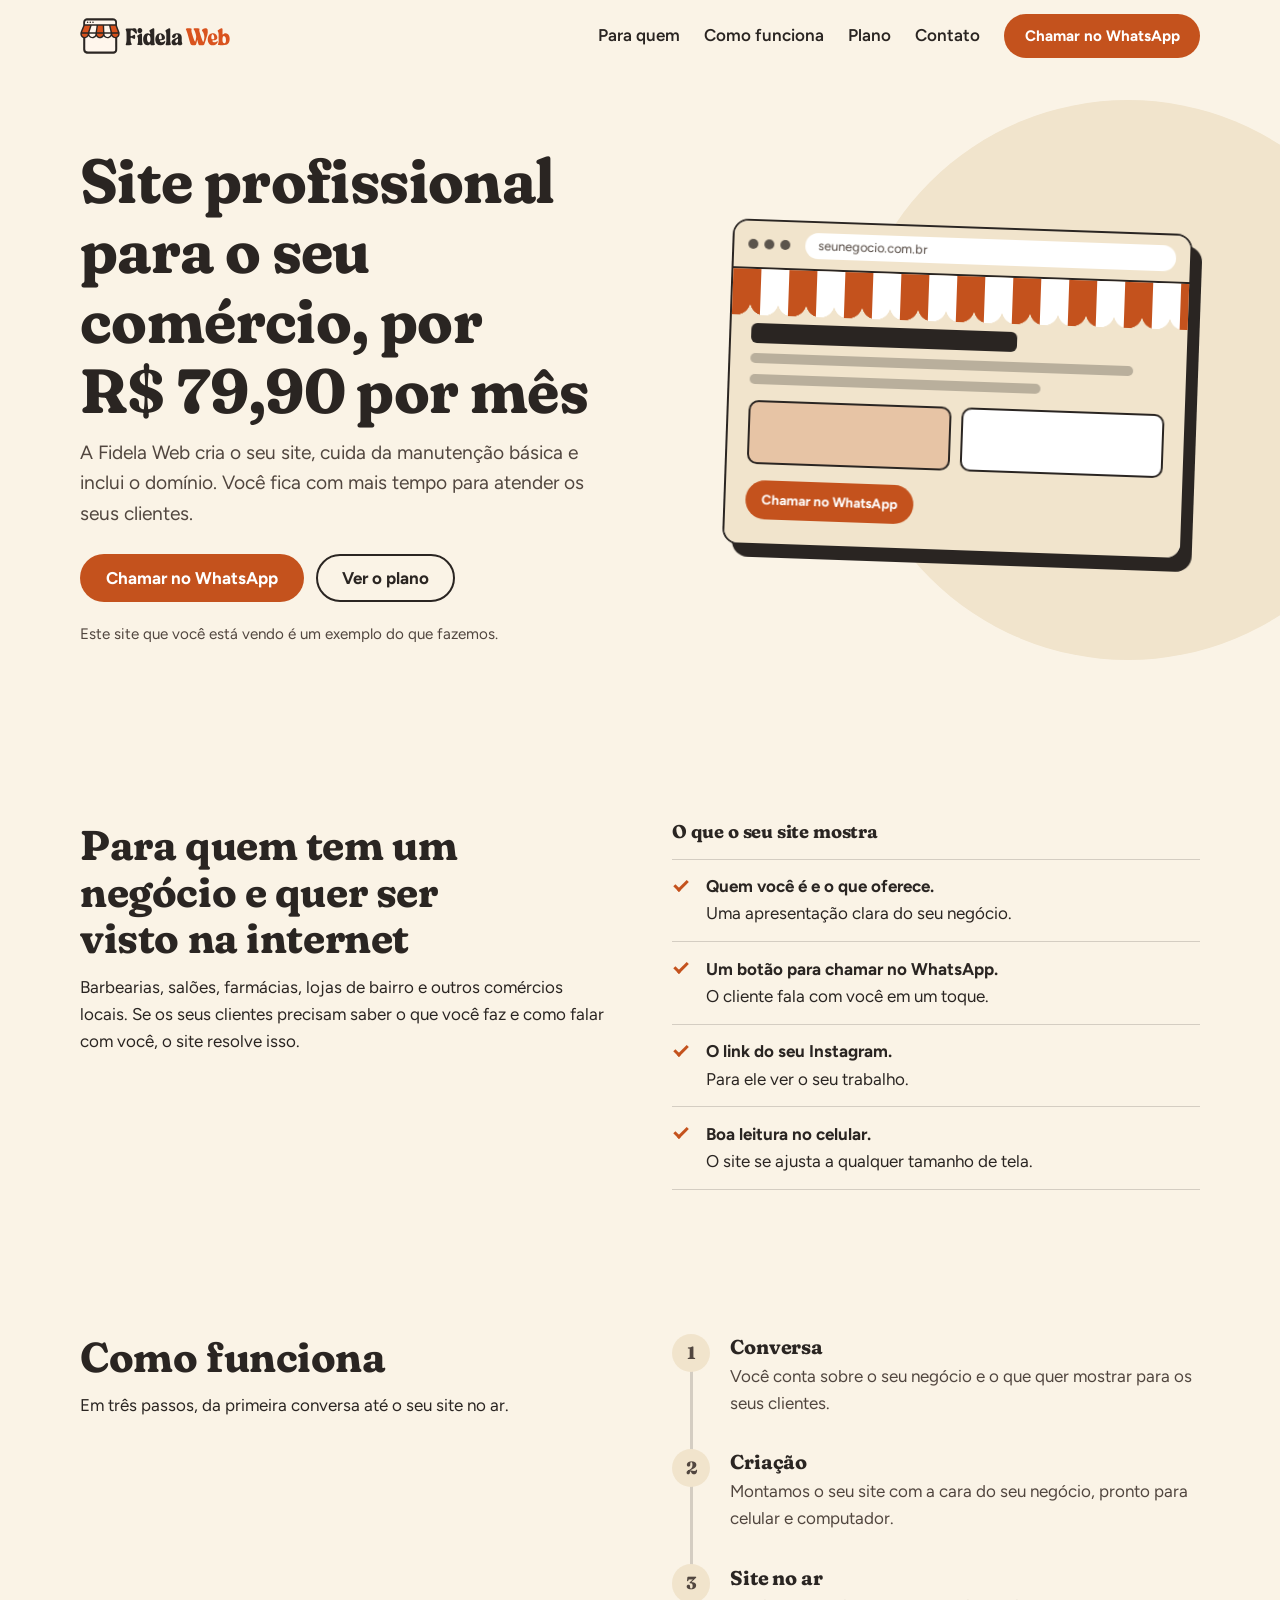
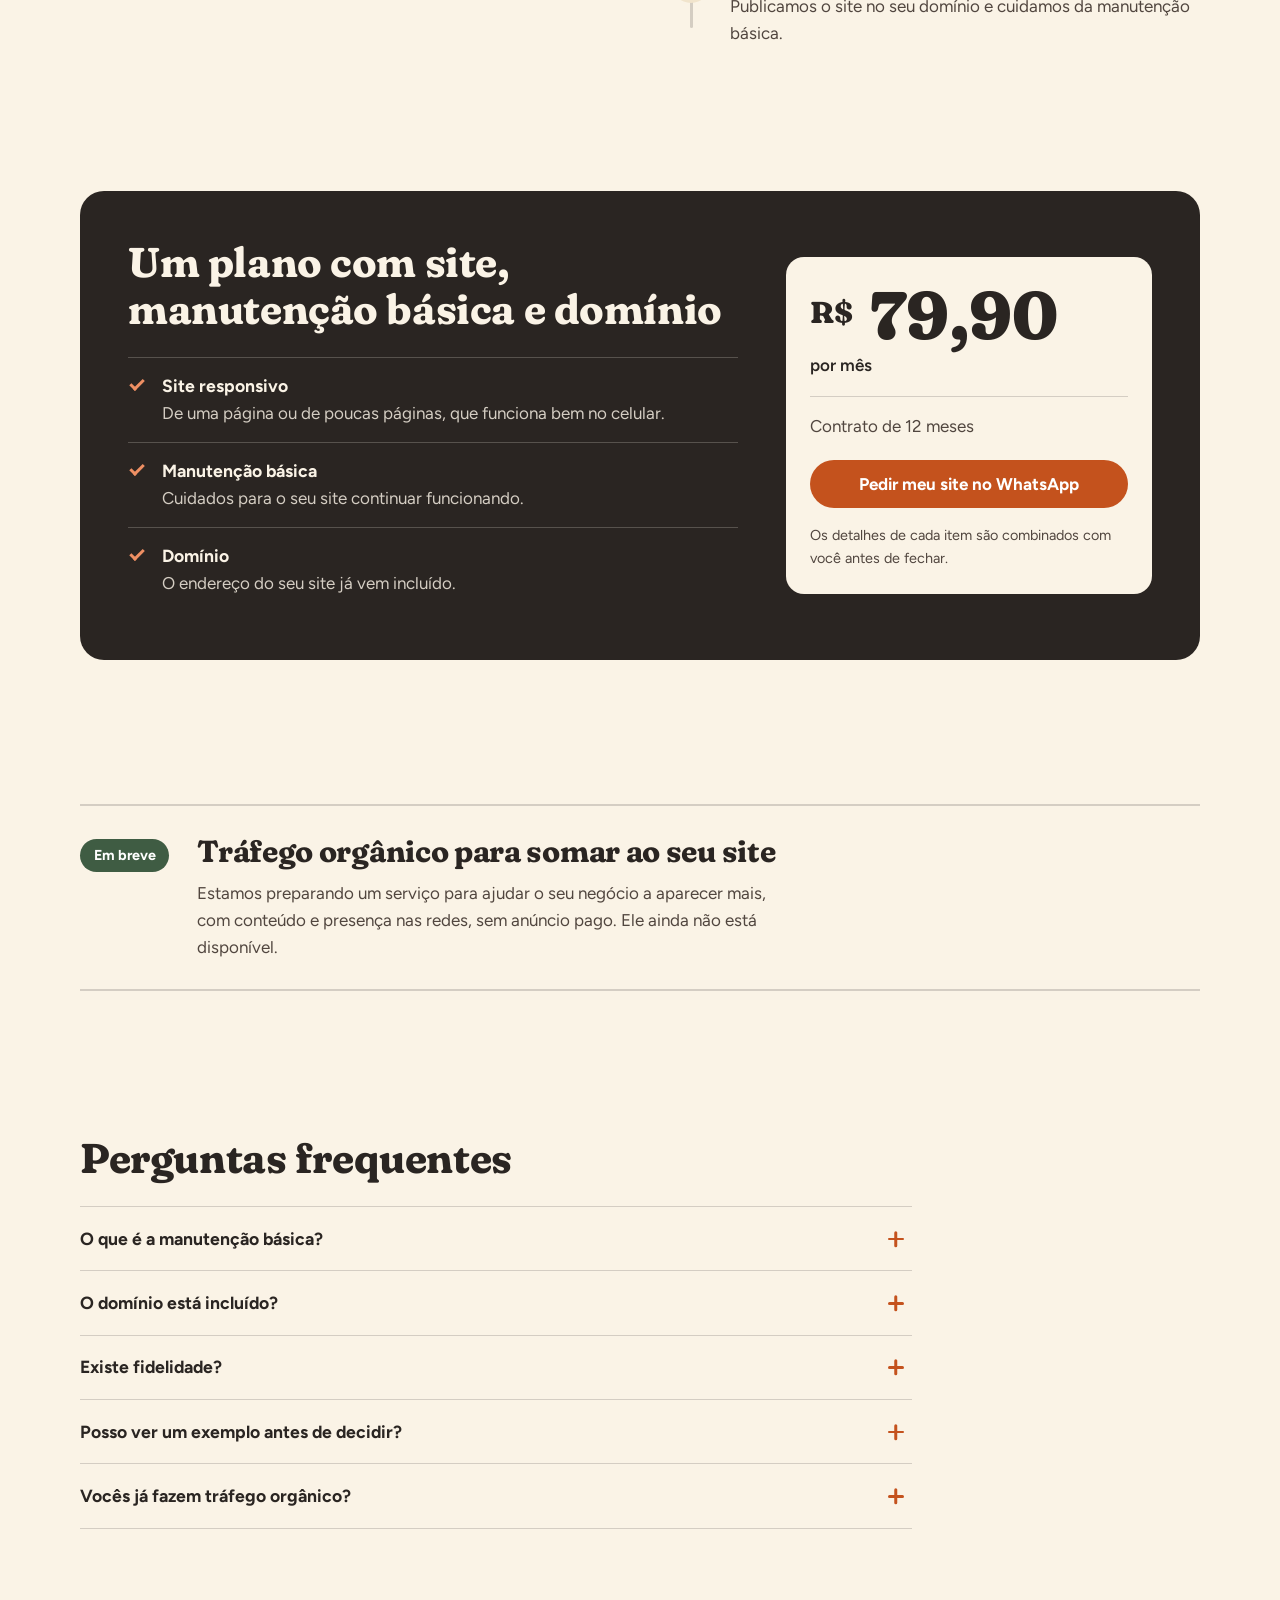
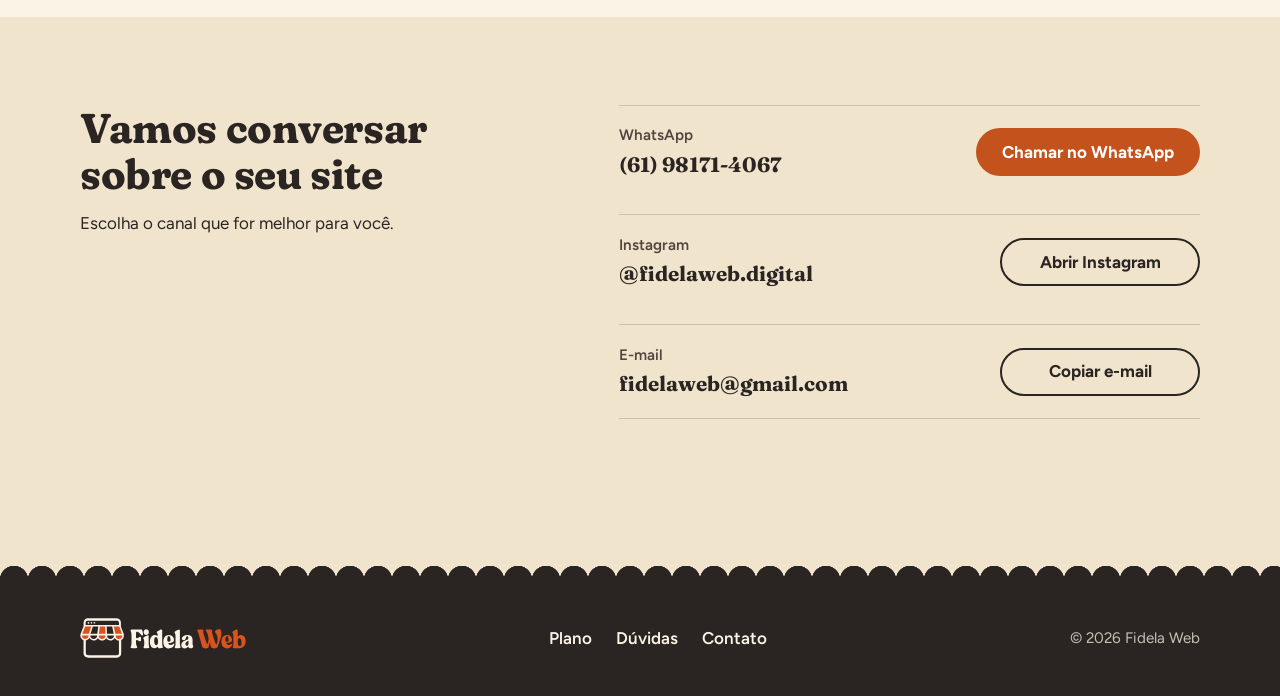
==== commit 361c7fd8: "Update asset paths to lowercase in index.html" ====
--- a/index.html
+++ b/index.html
@@ -7,9 +7,9 @@
   <meta name="description" content="A Fidela Web cria o site do seu comércio e cuida da manutenção básica, com domínio incluído, por R$ 79,90 por mês.">
   <meta name="theme-color" content="#FAF3E6">
   <link rel="icon" href="favicon.ico" sizes="48x48">
-  <link rel="icon" type="image/png" sizes="32x32" href="Assets/favicon-32.png">
-  <link rel="icon" type="image/png" sizes="512x512" href="Assets/favicon-512.png">
-  <link rel="apple-touch-icon" href="Assets/apple-touch-icon.png">
+  <link rel="icon" type="image/png" sizes="32x32" href="assets/favicon-32.png">
+  <link rel="icon" type="image/png" sizes="512x512" href="assets/favicon-512.png">
+  <link rel="apple-touch-icon" href="assets/apple-touch-icon.png">
   <script>document.documentElement.className += " js";</script>
   <link rel="preconnect" href="https://fonts.googleapis.com">
   <link rel="preconnect" href="https://fonts.gstatic.com" crossorigin>
@@ -23,7 +23,7 @@
   <header class="header" data-header>
     <div class="wrap header-in">
       <a class="brand" href="#topo" aria-label="Fidela Web, voltar ao início">
-        <img class="brand-img" src="Assets/fidela-web-logo.svg" alt="Fidela Web">
+        <img class="brand-img" src="assets/fidela-web-logo.svg" alt="Fidela Web">
       </a>
 
       <button class="menu-toggle" type="button" aria-expanded="false" aria-controls="menu" aria-label="Abrir menu">
@@ -230,7 +230,7 @@
 
   <footer class="footer">
     <div class="wrap footer-in">
-      <p class="footer-brand"><img class="brand-img" src="Assets/fidela-web-logo-fundo-escuro.svg" alt="Fidela Web"></p>
+      <p class="footer-brand"><img class="brand-img" src="assets/fidela-web-logo-fundo-escuro.svg" alt="Fidela Web"></p>
       <ul class="footer-links">
         <li><a href="#plano">Plano</a></li>
         <li><a href="#duvidas">Dúvidas</a></li>
